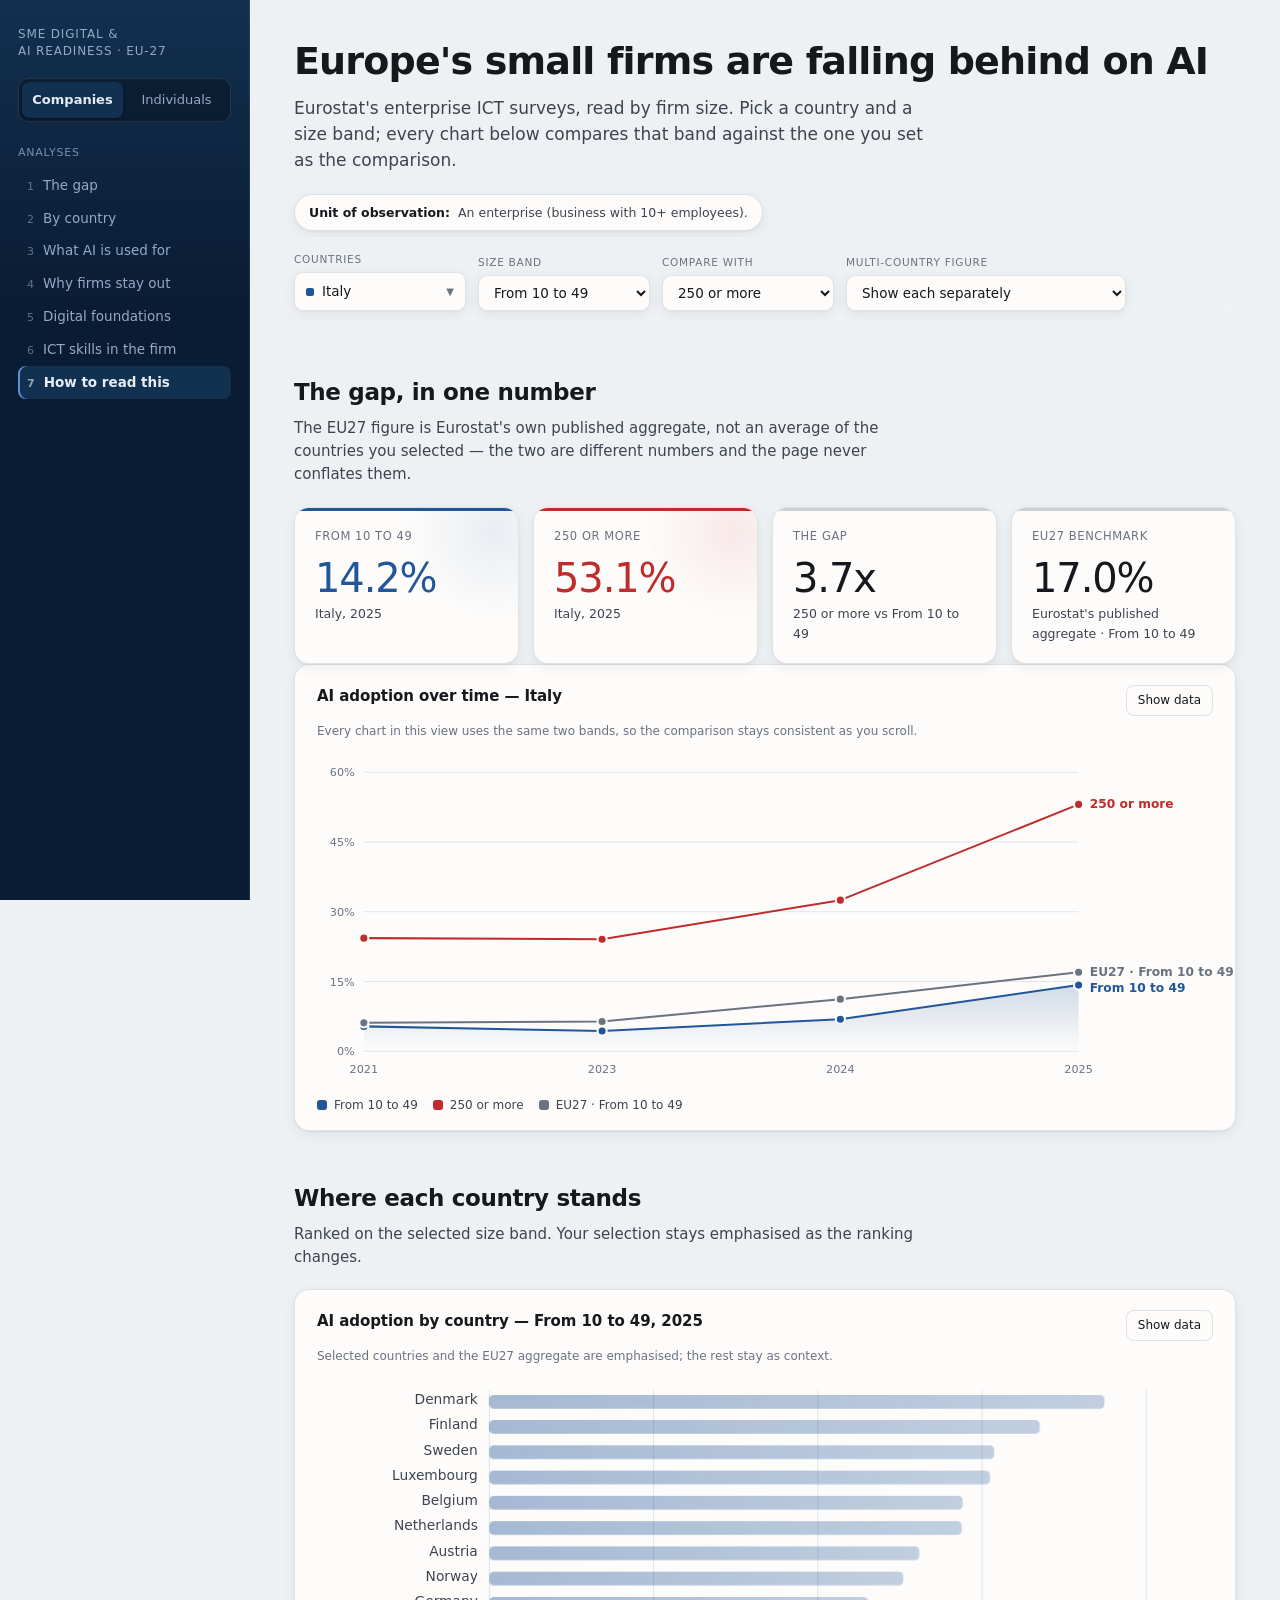
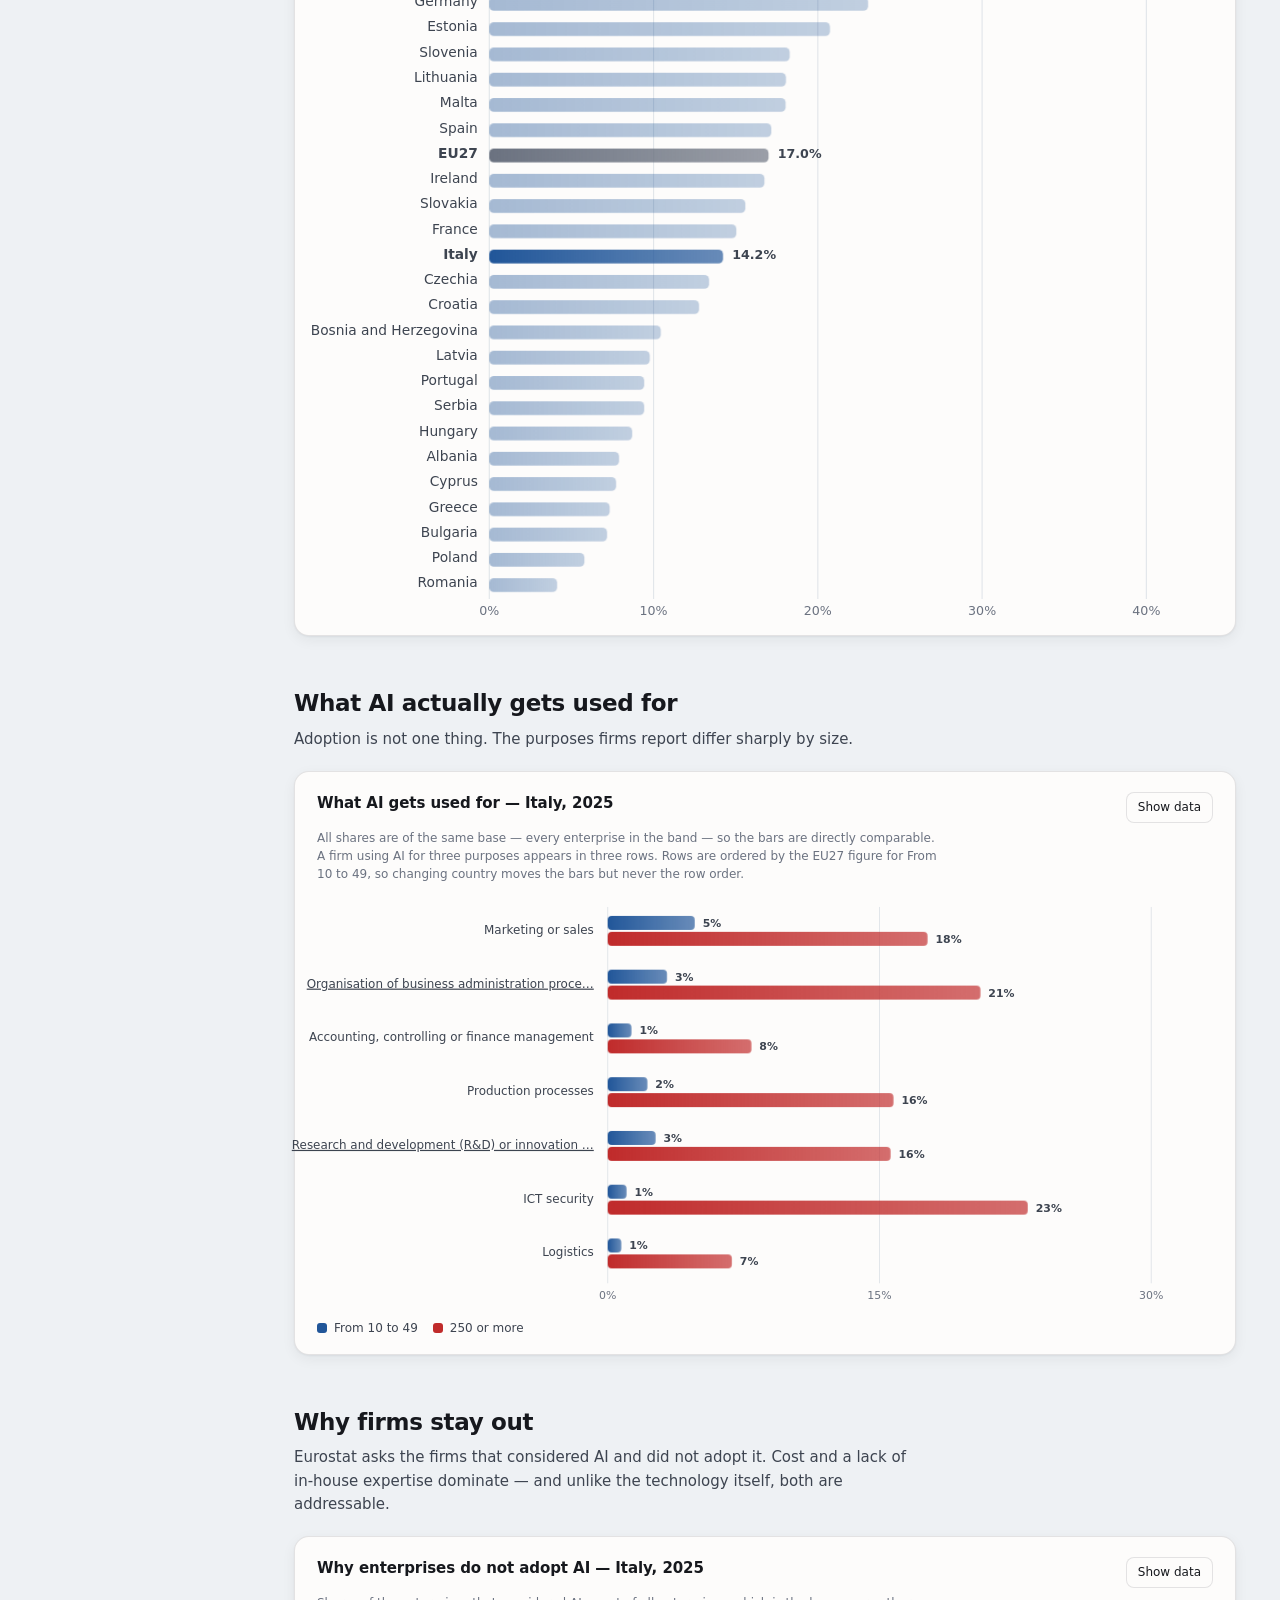
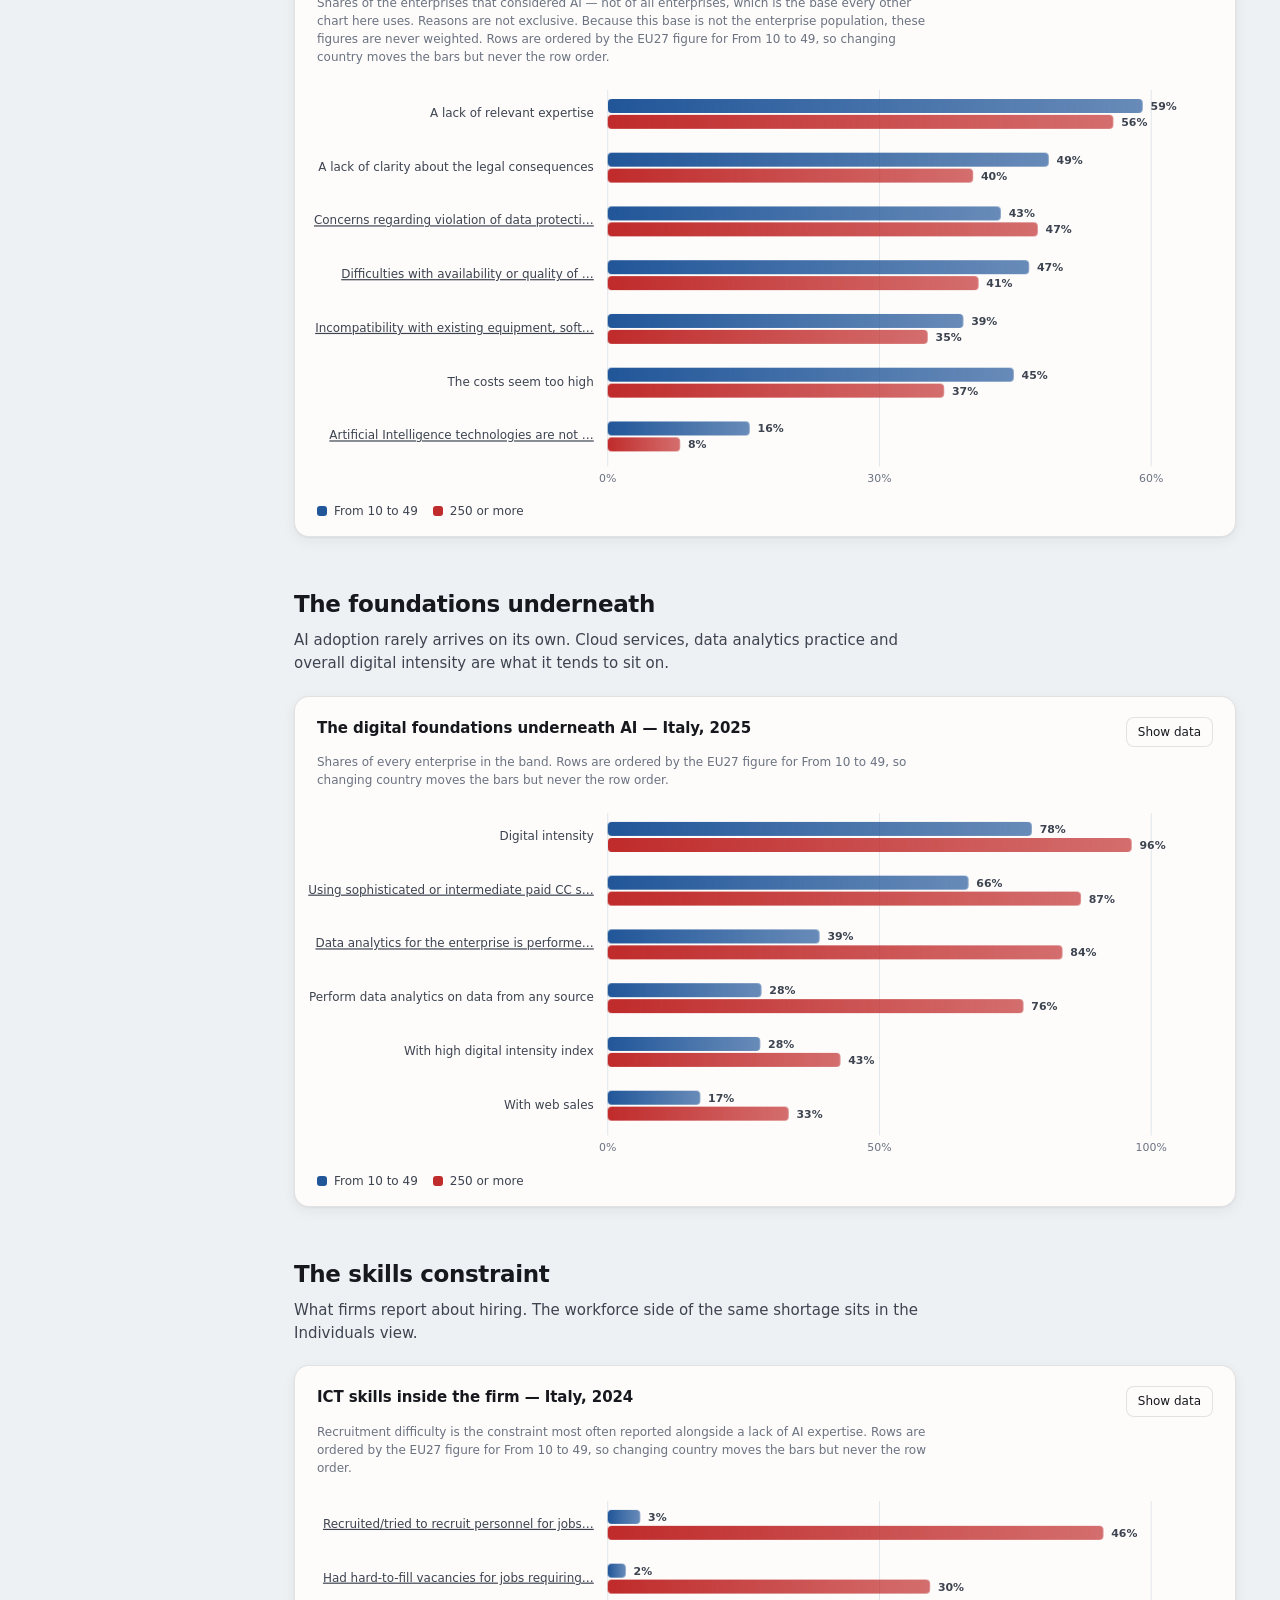
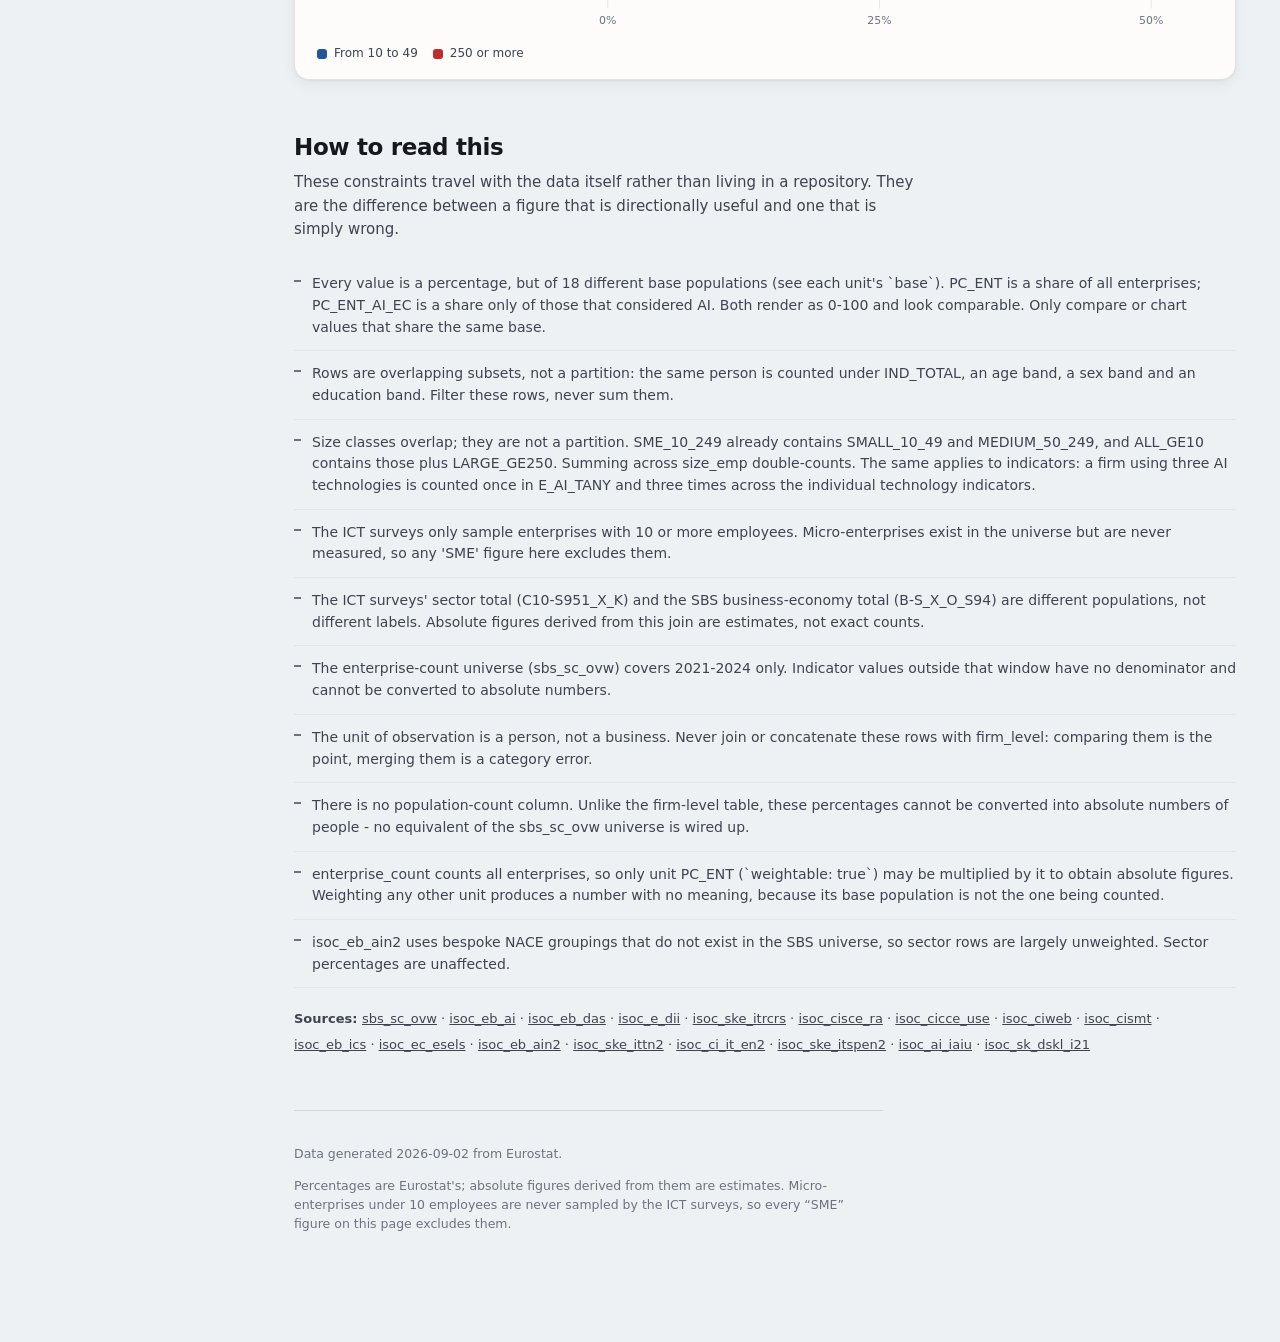
==== docs/index.html @ bf7a46c6 "Add static SME AI readiness portal and its page-ready export Adds the presentation layer that was st" ====
<!doctype html>
<html lang="en">
<head>
<meta charset="utf-8">
<meta name="viewport" content="width=device-width, initial-scale=1">
<title>The SME AI Gap</title>
<meta name="description" content="How far behind large enterprises Europe's small firms are on AI adoption — by country, size band and workforce, from Eurostat.">
<meta property="og:title" content="The SME AI Gap">
<meta property="og:description" content="Small firms adopt AI at a fraction of the rate large enterprises do. The gap, by country, from Eurostat.">
<meta property="og:type" content="website">
<link rel="stylesheet" href="style.css">
</head>
<body>

<p id="boot" class="loading">Loading data…</p>

<div class="shell" id="app" hidden>

  <aside class="sidebar">
    <div class="brand">SME Digital &amp;<br>AI Readiness · EU-27</div>

    <div class="viewswitch" id="viewswitch" role="tablist" aria-label="Unit of observation">
      <button type="button" role="tab" data-view="firm" aria-selected="true">Companies</button>
      <button type="button" role="tab" data-view="individual" aria-selected="false">Individuals</button>
    </div>

    <nav class="analyses" aria-label="Analyses">
      <p class="side-label">Analyses</p>
      <ol id="nav"></ol>
    </nav>
  </aside>

  <main>
    <header class="masthead">
      <h1 id="headline"></h1>
      <p class="standfirst" id="standfirst"></p>
      <p class="unit-banner" id="unit-banner"></p>
    </header>

    <div class="toolbar" id="toolbar">
      <div class="field">
        <label id="lbl-geo" for="dd-geo-button">Countries</label>
        <div class="dropdown" id="dd-geo"></div>
      </div>

      <div class="field" id="fld-primary">
        <label id="lbl-primary" for="primary-select">Size band</label>
        <select id="primary-select"></select>
      </div>

      <div class="field" id="fld-compare">
        <label for="compare-select">Compare with</label>
        <select id="compare-select"></select>
      </div>

      <div class="field">
        <label for="agg-select">Multi-country figure</label>
        <select id="agg-select">
          <option value="none">Show each separately</option>
          <option value="weighted">Weighted average (by enterprises)</option>
          <option value="unweighted">Unweighted country average</option>
        </select>
      </div>
    </div>

    <div id="sections"></div>

    <footer class="colophon">
      <p id="generated"></p>
      <p>
        Percentages are Eurostat's; absolute figures derived from them are estimates.
        Micro-enterprises under 10 employees are never sampled by the ICT surveys, so
        every &ldquo;SME&rdquo; figure on this page excludes them.
      </p>
    </footer>
  </main>

</div>

<script src="app.js"></script>
</body>
</html>
---- docs/style.css ----
/* Custom palette, not the dataviz reference set. Every categorical row and both
   ordinal ramps were run through scripts/validate_palette.js (in-browser module
   mode) against the exact surfaces below, on the adjacent pairlist that governs
   bars and lines. All gates pass in both modes:
     light  worst adjacent CVD dE 15.9 (deutan), normal-vision dE 24.5, all >= 3:1
     dark   worst adjacent CVD dE 15.1 (deutan), normal-vision dE 22.2, all >= 3:1

   Slot order is the CVD-safety mechanism, not decoration. Green cannot take
   slot 2: measured beside the red it fails outright (dE 3.4 deutan, against a
   target of 8), which is the classic red/green collapse. Teal is viable but
   only with violet between it and the red - hence blue, red, violet, teal.
   The surfaces are load-bearing: the light ordinal's lightest step clears the
   2:1 floor at 2.04:1 against #fdfcfb, so lightening that surface breaks it.
   Re-run the validator before changing any value here. */
:root {
  color-scheme: light;
  --plane:          #eef1f4;
  --surface:        #fdfcfb;
  --sunken:         #e5e9ee;
  --ink:            #16181d;
  --ink-2:          #3d4450;
  --ink-muted:      #6b7280;
  --grid:           #e2e6ea;
  --axis:           #c8cfd6;
  --border:         rgba(22, 24, 29, 0.11);
  --shadow-1:       0 1px 2px rgba(20, 27, 37, 0.05), 0 4px 14px rgba(20, 27, 37, 0.06);
  --shadow-2:       0 2px 6px rgba(20, 27, 37, 0.08), 0 16px 40px rgba(20, 27, 37, 0.13);
  /* The rail is a deep navy plane in both modes - the page's one constant,
     and the same hue family as series slot 1. */
  --rail:           #0a1c33;
  --rail-raised:    #12304f;
  --rail-ink:       #e6edf6;
  --rail-ink-2:     #93aac6;
  --rail-border:    rgba(255, 255, 255, 0.10);
  --rail-accent:    #5b93da;
  --series-1:       #215699;
  --series-2:       #c02b2b;
  --series-3:       #7c4dc7;
  --series-4:       #00897b;
  --ordinal-1:      #8bb2e0;
  --ordinal-2:      #6b9dd6;
  --ordinal-3:      #4a86c8;
  --ordinal-4:      #2f6cb0;
  --ordinal-5:      #215290;
  --ordinal-6:      #153c6b;
}

/* The dark column is the same four hues re-stepped for the dark surface and
   validated as its own set, not an automatic flip of the light values. */
@media (prefers-color-scheme: dark) {
  :root:where(:not([data-theme="light"])) {
    color-scheme: dark;
    --plane:      #0d1014;
    --surface:    #15191f;
    --sunken:     #10141a;
    --ink:        #ffffff;
    --ink-2:      #c2c9d2;
    --ink-muted:  #8b93a0;
    --grid:       #262c34;
    --axis:       #333a44;
    --border:     rgba(255, 255, 255, 0.10);
    --shadow-1:   0 1px 2px rgba(0, 0, 0, 0.44), 0 4px 14px rgba(0, 0, 0, 0.36);
    --shadow-2:   0 2px 6px rgba(0, 0, 0, 0.52), 0 16px 40px rgba(0, 0, 0, 0.48);
    --rail:       #071523;
    --rail-raised: #0f2540;
    --rail-ink:   #e6edf6;
    --rail-ink-2: #93aac6;
    --rail-border: rgba(255, 255, 255, 0.09);
  --rail-accent: #5b93da;
    --rail-accent: #5b93da;
    --series-1:   #5b93da;
    --series-2:   #e05c62;
    --series-3:   #8f77e0;
    --series-4:   #0ba98b;
    --ordinal-1:  #d9e6f6;
    --ordinal-2:  #b3cdec;
    --ordinal-3:  #8db4e1;
    --ordinal-4:  #6799d5;
    --ordinal-5:  #417ec6;
    --ordinal-6:  #2a63a8;
  }
}

:root[data-theme="dark"] {
  color-scheme: dark;
  --plane:      #0d1014;
  --surface:    #15191f;
  --sunken:     #10141a;
  --ink:        #ffffff;
  --ink-2:      #c2c9d2;
  --ink-muted:  #8b93a0;
  --grid:       #262c34;
  --axis:       #333a44;
  --border:     rgba(255, 255, 255, 0.10);
  --shadow-1:   0 1px 2px rgba(0, 0, 0, 0.44), 0 4px 14px rgba(0, 0, 0, 0.36);
  --shadow-2:   0 2px 6px rgba(0, 0, 0, 0.52), 0 16px 40px rgba(0, 0, 0, 0.48);
  --rail:       #071523;
  --rail-raised: #0f2540;
  --rail-ink:   #e6edf6;
  --rail-ink-2: #93aac6;
  --rail-border: rgba(255, 255, 255, 0.09);
  --rail-accent: #5b93da;
  --series-1:   #5b93da;
  --series-2:   #e05c62;
  --series-3:   #8f77e0;
  --series-4:   #0ba98b;
  --ordinal-1:  #d9e6f6;
  --ordinal-2:  #b3cdec;
  --ordinal-3:  #8db4e1;
  --ordinal-4:  #6799d5;
  --ordinal-5:  #417ec6;
  --ordinal-6:  #2a63a8;
}

* { box-sizing: border-box; }

body {
  margin: 0;
  background: var(--plane);
  color: var(--ink);
  font: 15px/1.55 system-ui, -apple-system, "Segoe UI", sans-serif;
  -webkit-font-smoothing: antialiased;
}

/* --- Shell -------------------------------------------------------------- */

.shell { display: flex; align-items: flex-start; }

.sidebar {
  position: sticky; top: 0; flex: 0 0 250px; width: 250px;
  height: 100vh; overflow-y: auto; padding: 26px 18px 32px;
  border-right: 1px solid var(--rail-border);
  background: linear-gradient(180deg, var(--rail-raised) 0%, var(--rail) 34%);
  color: var(--rail-ink); scrollbar-width: thin;
}

main { flex: 1 1 auto; min-width: 0; padding: 0 44px 96px; max-width: 1180px; }

@media (max-width: 940px) {
  .shell { flex-direction: column; }
  .sidebar {
    position: static; width: 100%; flex-basis: auto; height: auto;
    border-right: 0; border-bottom: 1px solid var(--border);
  }
  main { padding: 0 20px 72px; }
}

/* --- Sidebar ------------------------------------------------------------ */

.brand {
  font-size: 12px; letter-spacing: 0.07em; text-transform: uppercase;
  color: var(--rail-ink-2); margin-bottom: 18px; line-height: 1.4;
}

.viewswitch {
  display: grid; grid-template-columns: 1fr 1fr; gap: 3px; padding: 3px;
  background: rgba(0, 0, 0, 0.28); border: 1px solid var(--rail-border);
  border-radius: 10px; margin-bottom: 22px;
}
.viewswitch button {
  border: 0; background: none; border-radius: 7px; padding: 8px 4px;
  font: inherit; font-size: 13px; color: var(--rail-ink-2); cursor: pointer;
  transition: background 140ms ease, color 140ms ease;
}
.viewswitch button:hover { color: var(--rail-ink); }
.viewswitch button[aria-selected="true"] {
  background: var(--rail-raised); color: var(--rail-ink); font-weight: 600;
  box-shadow: 0 1px 3px rgba(0, 0, 0, 0.4);
}

.side-label {
  font-size: 11px; letter-spacing: 0.07em; text-transform: uppercase;
  color: var(--rail-ink-2); margin: 0 0 8px; opacity: 0.8;
}

nav.analyses ol { list-style: none; margin: 0; padding: 0; counter-reset: a; }
nav.analyses a {
  display: flex; gap: 9px; align-items: baseline;
  padding: 7px 9px; border-radius: 8px; text-decoration: none;
  color: var(--rail-ink-2); font-size: 13.5px; line-height: 1.35;
  transition: background 130ms ease, color 130ms ease;
}
nav.analyses a::before {
  counter-increment: a; content: counter(a);
  font-size: 11px; opacity: 0.6; font-variant-numeric: tabular-nums;
}
nav.analyses a:hover { background: rgba(255, 255, 255, 0.06); color: var(--rail-ink); }
nav.analyses a[aria-current="true"] {
  background: var(--rail-raised); color: var(--rail-ink); font-weight: 600;
  box-shadow: inset 2px 0 0 var(--rail-accent);
}

/* --- Toolbar (filters live at the top of the content, not the rail) ------ */

.toolbar {
  position: sticky; top: 0; z-index: 30;
  display: flex; flex-wrap: wrap; gap: 12px; align-items: flex-end;
  padding: 14px 0 14px; margin-bottom: 4px;
  background: linear-gradient(var(--plane) 76%, transparent);
  backdrop-filter: blur(6px);
}
.field { display: flex; flex-direction: column; gap: 5px; min-width: 0; }
.field > label {
  font-size: 10.5px; letter-spacing: 0.07em; text-transform: uppercase;
  color: var(--ink-muted);
}
.field select, .dd-button {
  font: inherit; font-size: 13.5px; color: var(--ink);
  background: var(--surface); border: 1px solid var(--border);
  border-radius: 9px; padding: 8px 11px; min-width: 172px;
  box-shadow: var(--shadow-1); cursor: pointer;
  transition: border-color 130ms ease, box-shadow 130ms ease;
}
.field select:hover, .dd-button:hover { border-color: var(--axis); }
.field select:focus-visible, .dd-button:focus-visible {
  outline: 2px solid var(--series-1); outline-offset: 1px;
}

/* --- Multi-select dropdown ---------------------------------------------- */

.dropdown { position: relative; }
.dd-button { display: flex; align-items: center; gap: 8px; width: 100%; text-align: left; }
.dd-button .dd-value { flex: 1 1 auto; overflow: hidden; text-overflow: ellipsis; white-space: nowrap; }
.dd-button .dd-caret { color: var(--ink-muted); font-size: 10px; flex: none; }
.dd-dots { display: inline-flex; gap: 3px; flex: none; }
.dd-dots i { width: 8px; height: 8px; border-radius: 2px; display: block; }

.dd-panel {
  position: absolute; top: calc(100% + 6px); left: 0; z-index: 40;
  width: 292px; max-height: 336px; display: flex; flex-direction: column;
  background: var(--surface); border: 1px solid var(--border);
  border-radius: 12px; box-shadow: var(--shadow-2); overflow: hidden;
}
.dd-panel[hidden] { display: none; }
.dd-search {
  font: inherit; font-size: 13px; color: var(--ink); background: var(--plane);
  border: 0; border-bottom: 1px solid var(--border); padding: 10px 12px; width: 100%;
}
.dd-search:focus { outline: none; }
.dd-list { overflow-y: auto; padding: 6px; scrollbar-width: thin; }
.dd-option {
  display: flex; align-items: center; gap: 9px; width: 100%;
  padding: 7px 9px; border: 0; border-radius: 8px; background: none;
  font: inherit; font-size: 13.5px; color: var(--ink-2); cursor: pointer; text-align: left;
}
.dd-option:hover { background: var(--sunken); color: var(--ink); }
.dd-option[aria-selected="true"] { color: var(--ink); font-weight: 600; }
.dd-box {
  width: 15px; height: 15px; border-radius: 4px; flex: none;
  border: 1.5px solid var(--axis); display: grid; place-items: center;
  font-size: 10px; color: #fff;
}
.dd-option[aria-selected="true"] .dd-box {
  background: currentColor; border-color: currentColor;
}
.dd-option[aria-selected="true"] .dd-box::after { content: "✓"; color: var(--surface); font-weight: 700; }
.dd-foot {
  border-top: 1px solid var(--border); padding: 8px 12px;
  font-size: 11px; color: var(--ink-muted);
}

/* --- Masthead ----------------------------------------------------------- */

header.masthead { padding: 40px 0 6px; }
h1 {
  font-size: clamp(27px, 3.4vw, 38px); line-height: 1.12;
  margin: 0 0 12px; letter-spacing: -0.022em;
}
.standfirst { font-size: 17px; color: var(--ink-2); max-width: 60ch; margin: 0; }

.unit-banner {
  display: inline-flex; align-items: center; gap: 8px;
  margin: 20px 0 0; padding: 8px 14px;
  background: var(--surface); border: 1px solid var(--border);
  border-radius: 999px; font-size: 12.5px; color: var(--ink-2);
  box-shadow: var(--shadow-1);
}
.unit-banner strong { color: var(--ink); font-weight: 600; }

/* --- Sections ----------------------------------------------------------- */

section { margin: 50px 0 0; scroll-margin-top: 86px; }
section > h2 { font-size: 23px; letter-spacing: -0.015em; margin: 0 0 6px; }
section > .deck { color: var(--ink-2); margin: 0 0 20px; max-width: 66ch; }

.card {
  background: var(--surface); border: 1px solid var(--border);
  border-radius: 15px; padding: 20px 22px 16px; box-shadow: var(--shadow-1);
  transition: box-shadow 180ms ease;
}
.card:hover { box-shadow: var(--shadow-2); }
.card + .card { margin-top: 16px; }
.card-head { display: flex; justify-content: space-between; align-items: flex-start; gap: 16px; }
.card-title { font-size: 15px; font-weight: 600; margin: 0; letter-spacing: -0.005em; }
.card-note { font-size: 12px; color: var(--ink-muted); margin: 6px 0 16px; max-width: 82ch; line-height: 1.5; }
.card-warn {
  margin: 0 0 14px; padding: 9px 12px; border-radius: 9px;
  background: var(--sunken); border: 1px solid var(--border);
  font-size: 12px; color: var(--ink-2);
}

/* --- Stat tiles --------------------------------------------------------- */

.tiles { display: grid; grid-template-columns: repeat(auto-fit, minmax(190px, 1fr)); gap: 14px; }
.tile {
  position: relative; overflow: hidden;
  background: var(--surface); border: 1px solid var(--border);
  border-radius: 15px; padding: 20px; box-shadow: var(--shadow-1);
  transition: transform 180ms ease, box-shadow 180ms ease;
}
.tile:hover { transform: translateY(-2px); box-shadow: var(--shadow-2); }
/* A colour wash keyed to the series the tile reports, so the tiles and the
   charts below them read as one system rather than four grey boxes. */
.tile::before {
  content: ""; position: absolute; inset: 0 0 auto; height: 3px;
  background: var(--tile-accent, var(--axis));
}
.tile::after {
  content: ""; position: absolute; right: -60px; top: -60px;
  width: 168px; height: 168px; border-radius: 50%;
  background: radial-gradient(circle, var(--tile-accent, transparent) 0%, transparent 74%);
  opacity: 0.09; pointer-events: none;
}
.tile .k { font-size: 11.5px; letter-spacing: 0.05em; text-transform: uppercase; color: var(--ink-muted); }
.tile .v { font-size: 40px; line-height: 1.05; margin: 12px 0 5px; letter-spacing: -0.028em; }
.tile .sub { font-size: 12.5px; color: var(--ink-2); }
.tile.accent .v { color: var(--series-1); }
.tile.compare .v { color: var(--series-2); }

/* --- Chart chrome ------------------------------------------------------- */

.chart svg { display: block; width: 100%; height: auto; overflow: visible; }
.grid-line { stroke: var(--grid); stroke-width: 1; }
.axis-line { stroke: var(--axis); stroke-width: 1; }
.tick-label { fill: var(--ink-muted); font-size: 11px; }
.cat-label { fill: var(--ink-2); font-size: 12px; }
/* A clipped name is still fully readable on hover; the dotted rule says so
   without a cursor, which no screenshot ever shows. */
.cat-label.clipped {
  cursor: help;
  text-decoration: underline dotted var(--axis);
  text-underline-offset: 3px;
}
.cat-label.clipped:hover { fill: var(--ink); text-decoration-color: var(--ink-muted); }
.value-label { fill: var(--ink-2); font-size: 11px; font-weight: 600; font-variant-numeric: tabular-nums; }
.series-label { font-size: 12px; font-weight: 600; }

/* Bars grow from their baseline on first paint. transform-box makes the SVG
   rect honour a percentage transform-origin.

   Deliberately short and barely staggered: this page is built to be
   screenshotted, and a long entrance means a capture taken a moment too early
   shows half-drawn bars. Set both durations to 0s to disable entirely. */
@keyframes barGrowX { from { transform: scaleX(0); } to { transform: scaleX(1); } }
@keyframes barGrowY { from { transform: scaleY(0); } to { transform: scaleY(1); } }
.bar-x { transform-box: fill-box; transform-origin: left center; animation: barGrowX 300ms cubic-bezier(0.22, 1, 0.36, 1) both; }
.bar-y { transform-box: fill-box; transform-origin: center bottom; animation: barGrowY 300ms cubic-bezier(0.22, 1, 0.36, 1) both; }

.mark { transition: opacity 120ms ease; }
.chart svg:hover .mark { opacity: 0.5; }
.chart svg .mark:hover { opacity: 1; }

@media (prefers-reduced-motion: reduce) {
  .bar-x, .bar-y { animation: none; }
  .tile, .card { transition: none; }
}

.legend { display: flex; flex-wrap: wrap; gap: 15px; margin: 14px 0 0; padding: 0; list-style: none; }
.legend li { display: flex; align-items: center; gap: 7px; font-size: 12px; color: var(--ink-2); }
.legend .swatch { width: 10px; height: 10px; border-radius: 3px; }

.tooltip {
  position: fixed; z-index: 60; pointer-events: none; opacity: 0;
  transition: opacity 90ms ease; max-width: 300px;
  background: var(--surface); color: var(--ink);
  border: 1px solid var(--border); border-radius: 11px;
  padding: 11px 13px; font-size: 12px; line-height: 1.45;
  box-shadow: var(--shadow-2);
}
.tooltip .tt-title { font-weight: 600; margin-bottom: 6px; }
.tooltip .tt-row { display: flex; align-items: center; gap: 7px; }
.tooltip .tt-row .swatch { width: 8px; height: 8px; border-radius: 2px; flex: none; }
.tooltip .tt-base { color: var(--ink-muted); margin-top: 7px; font-size: 11px; }

/* --- Data table (the accessibility relief for low-contrast slots) -------- */

.table-toggle {
  font: inherit; font-size: 12px; padding: 5px 11px; flex: none; cursor: pointer;
  color: var(--ink); background: var(--surface);
  border: 1px solid var(--border); border-radius: 8px;
}
.table-toggle:hover { border-color: var(--axis); }
table.data { width: 100%; border-collapse: collapse; margin-top: 16px; font-size: 13px; }
table.data th, table.data td { text-align: left; padding: 7px 10px; border-bottom: 1px solid var(--grid); }
table.data td.num { text-align: right; font-variant-numeric: tabular-nums; }
table.data th {
  color: var(--ink-muted); font-weight: 600; font-size: 11px;
  text-transform: uppercase; letter-spacing: 0.05em;
}

/* --- Methodology -------------------------------------------------------- */

.caveats { margin: 0; padding: 0; list-style: none; }
.caveats li {
  padding: 12px 0 12px 18px; border-bottom: 1px solid var(--grid);
  color: var(--ink-2); position: relative; font-size: 14px;
}
.caveats li::before {
  content: ""; position: absolute; left: 0; top: 19px;
  width: 7px; height: 2px; background: var(--ink-muted);
}
.sources { font-size: 13px; color: var(--ink-2); margin-top: 18px; line-height: 2; }
.sources a { color: inherit; }
footer.colophon {
  border-top: 1px solid var(--border); margin-top: 52px; padding-top: 20px;
  color: var(--ink-muted); font-size: 12.5px; max-width: 74ch;
}

.loading { padding: 60px 44px; color: var(--ink-muted); }
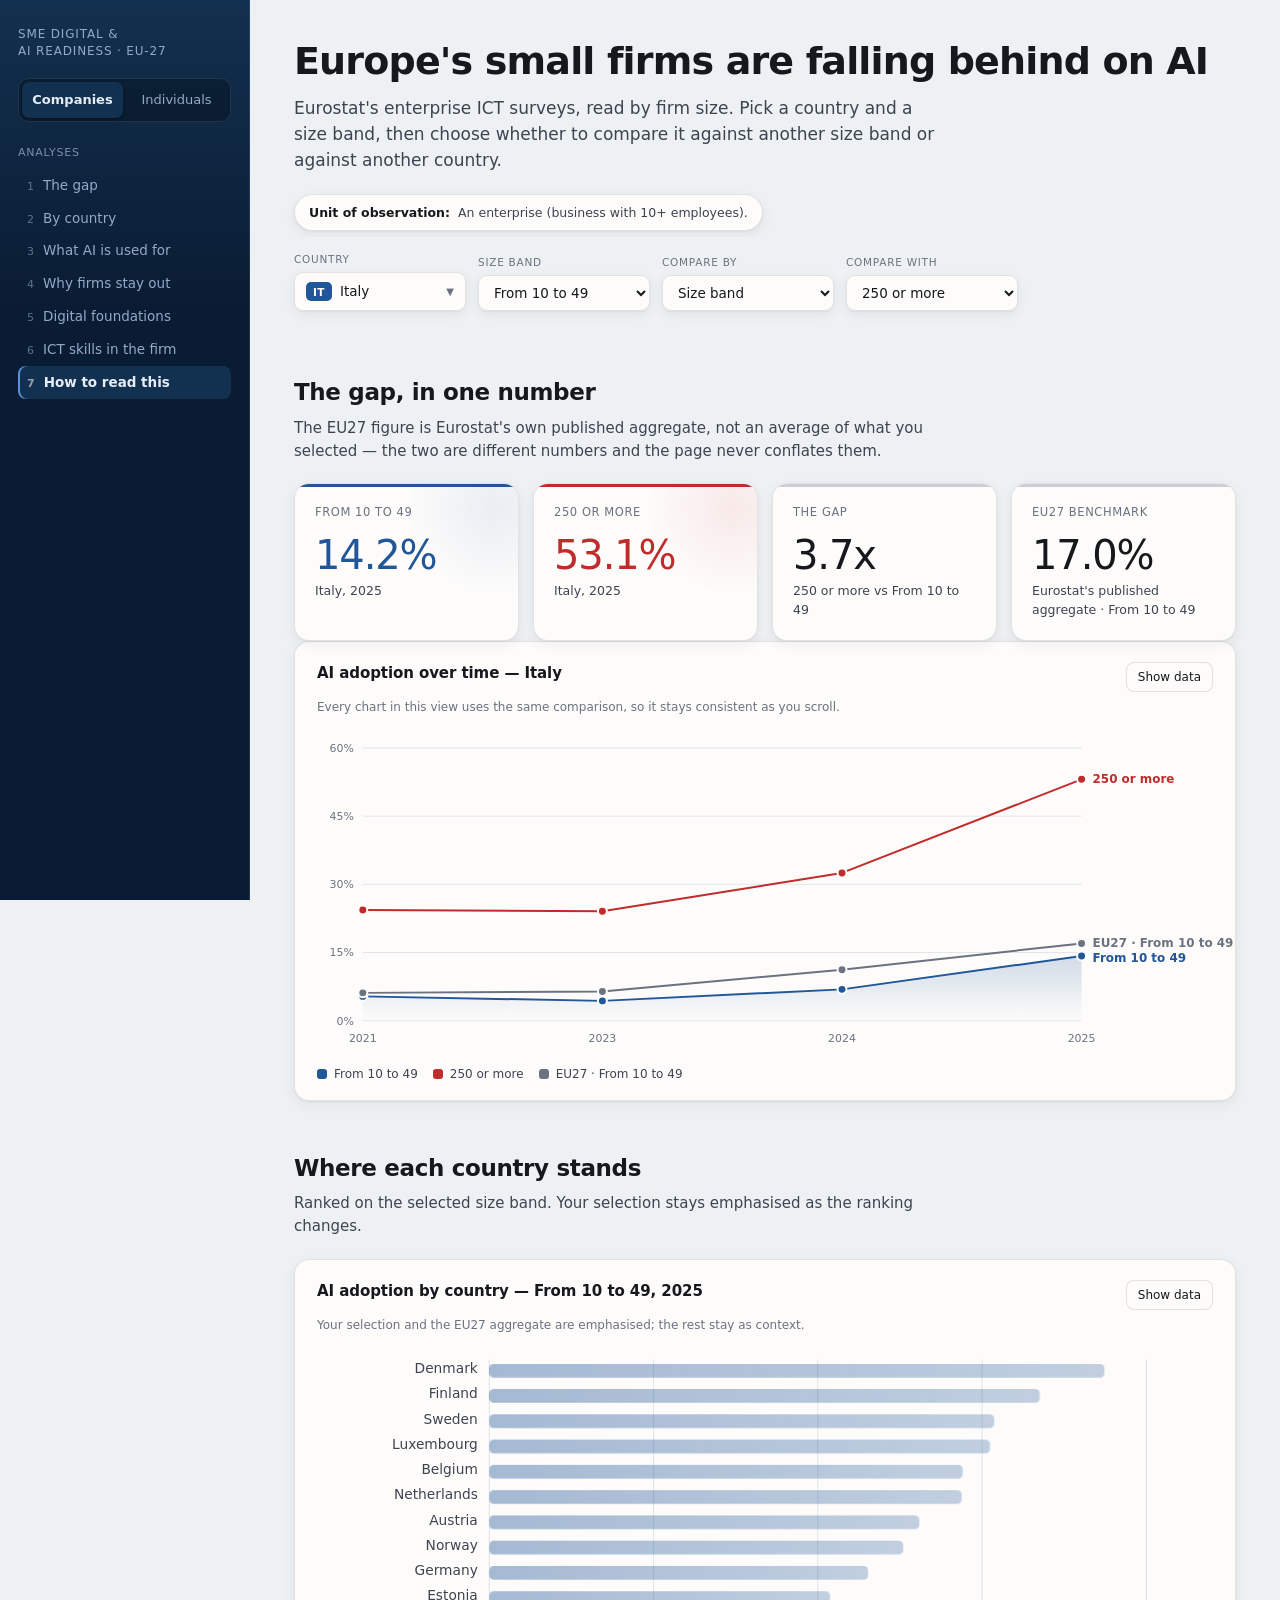
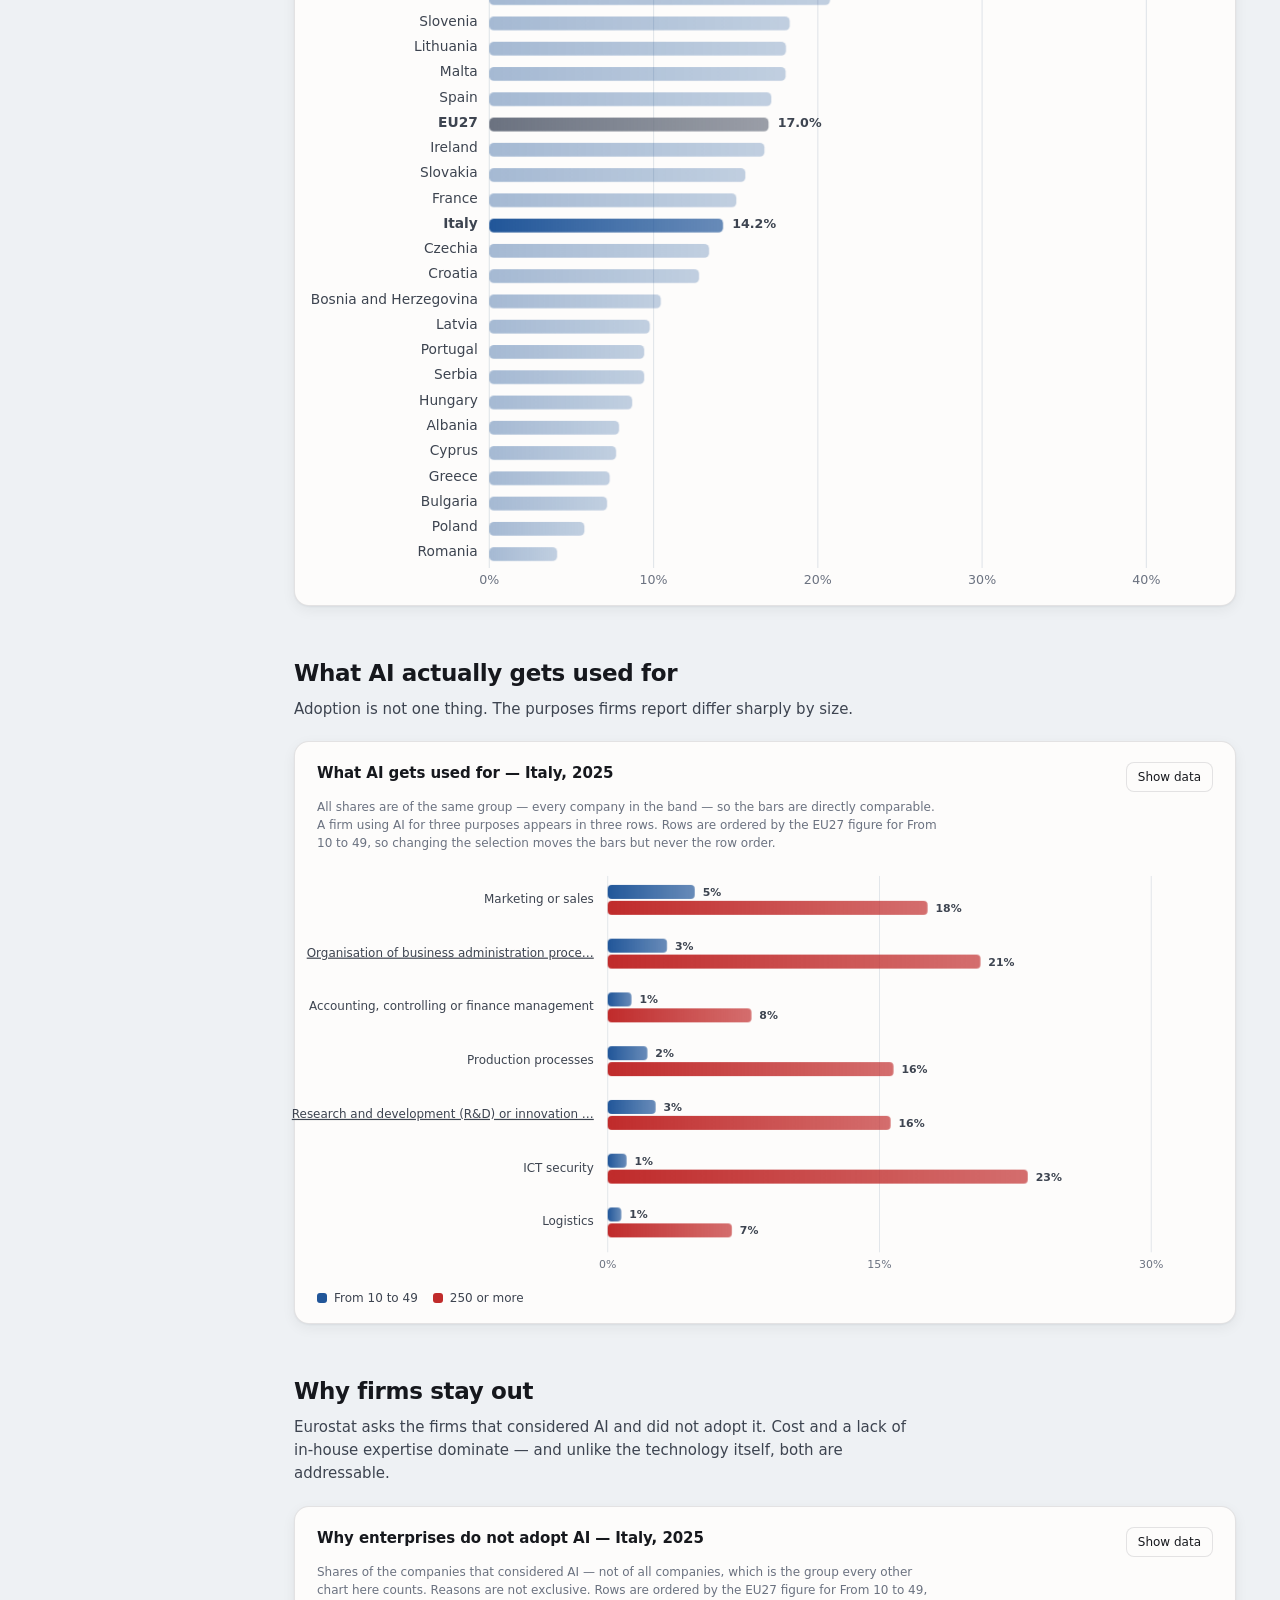
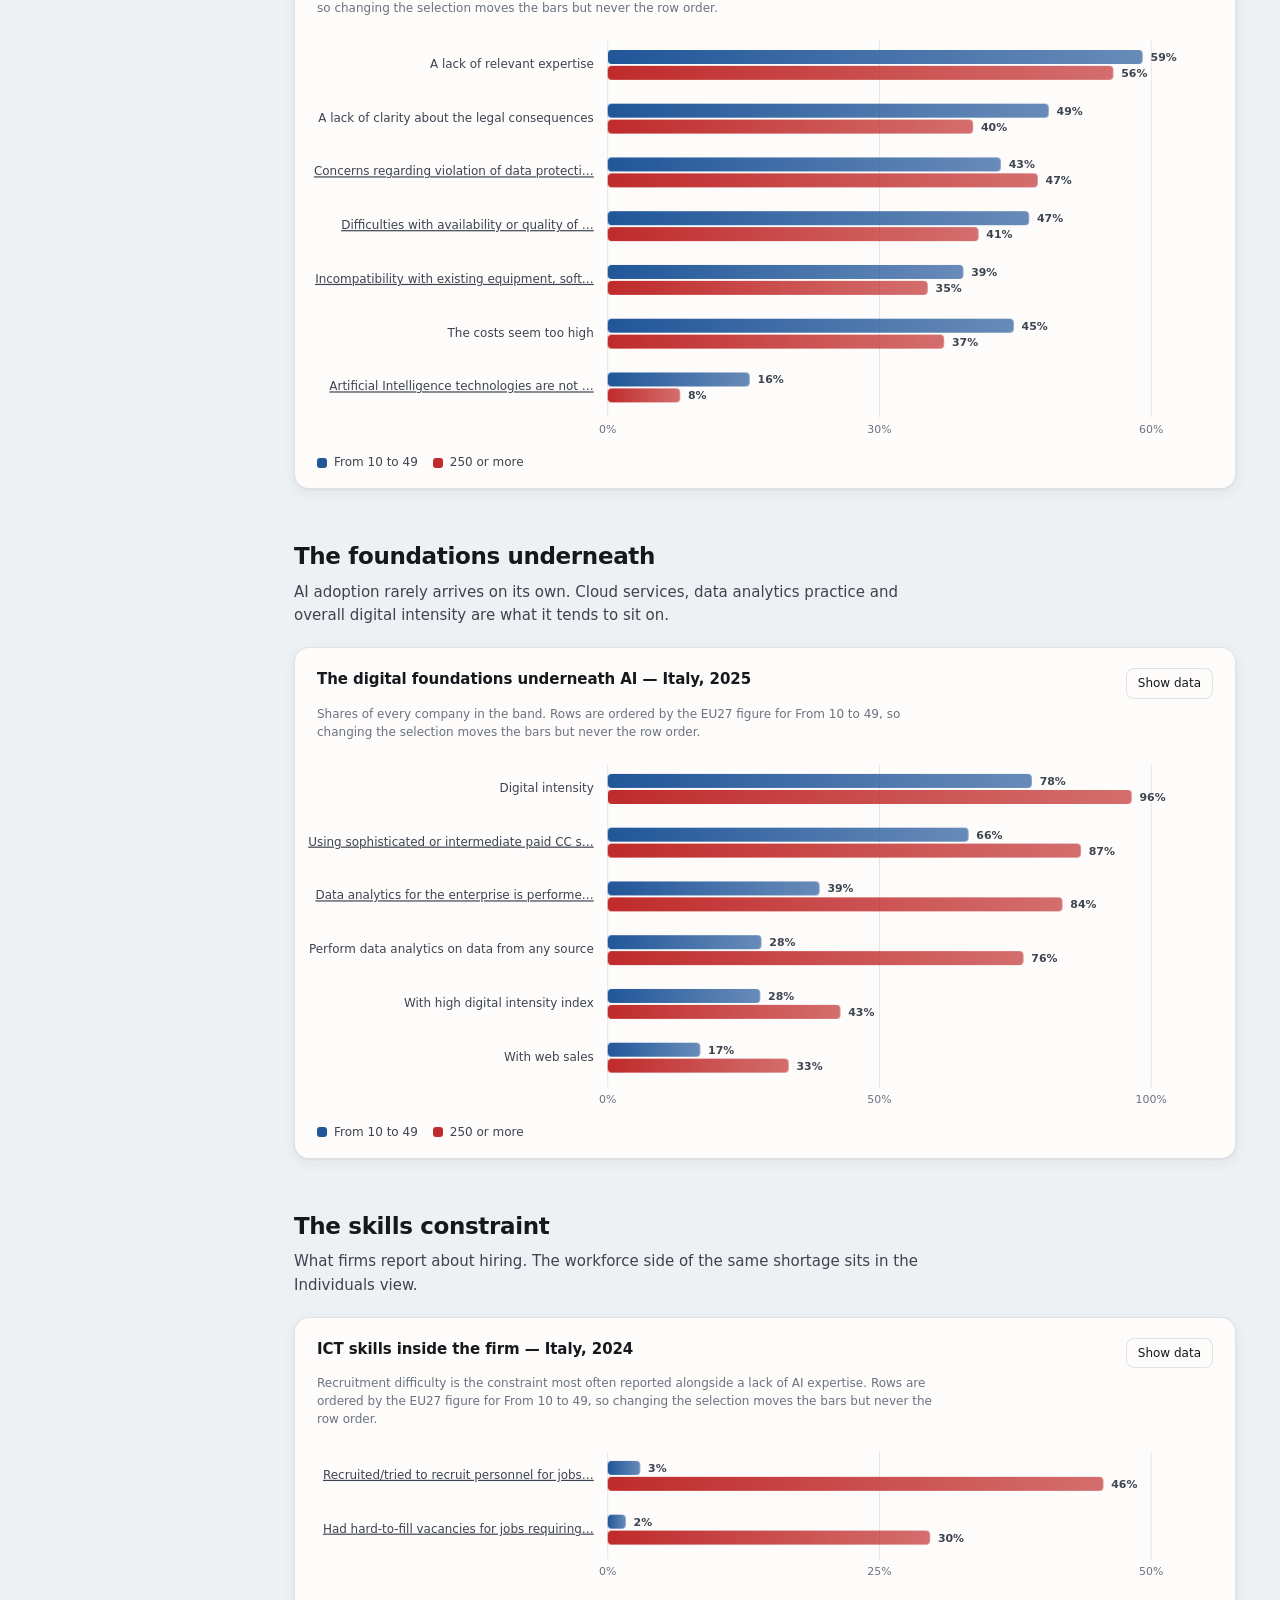
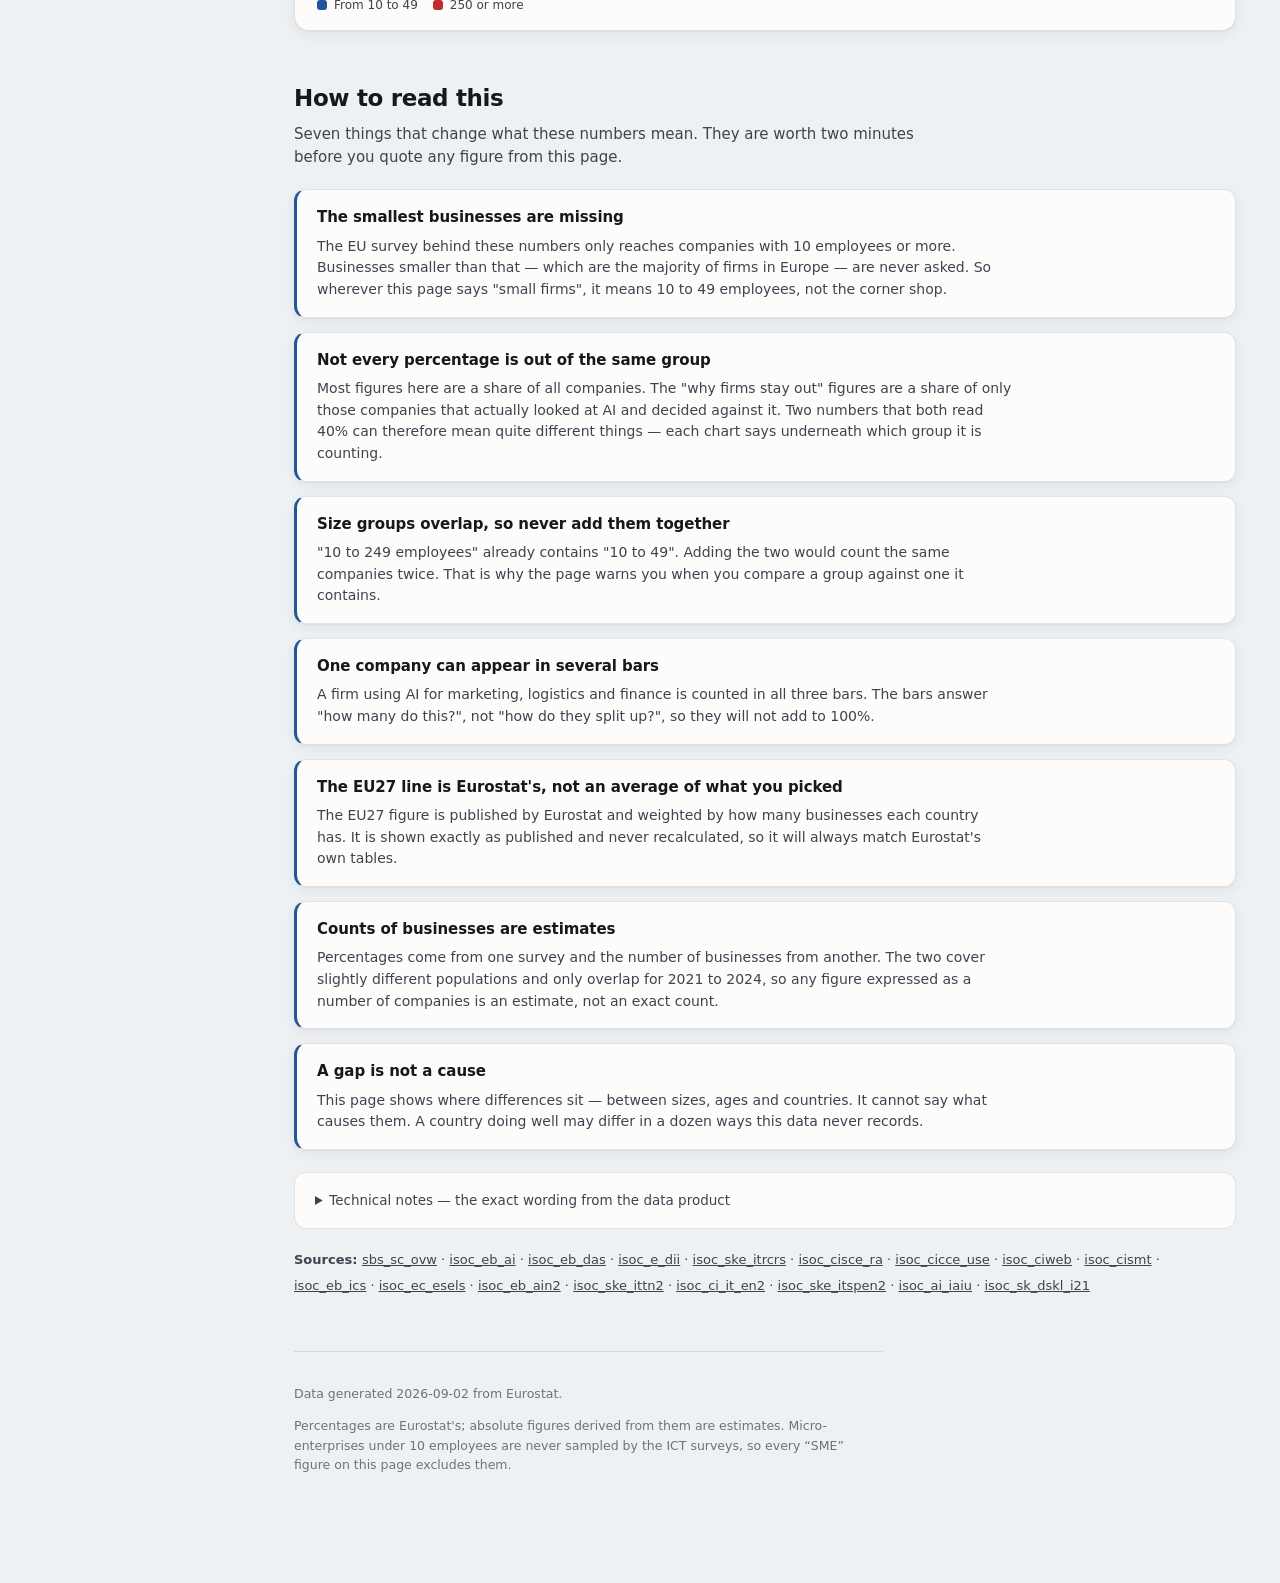
==== commit ddfb5017: "Single country selection, two-step comparison, plain-language notes Controls - Country is now a sing" ====
--- a/docs/index.html
+++ b/docs/index.html
@@ -39,7 +39,7 @@
 
     <div class="toolbar" id="toolbar">
       <div class="field">
-        <label id="lbl-geo" for="dd-geo-button">Countries</label>
+        <label id="lbl-geo" for="dd-geo-button">Country</label>
         <div class="dropdown" id="dd-geo"></div>
       </div>
 
@@ -48,18 +48,17 @@
         <select id="primary-select"></select>
       </div>
 
-      <div class="field" id="fld-compare">
-        <label for="compare-select">Compare with</label>
-        <select id="compare-select"></select>
+      <div class="field">
+        <label for="compare-mode">Compare by</label>
+        <select id="compare-mode">
+          <option value="band" id="opt-mode-band">Size band</option>
+          <option value="geo">Country</option>
+        </select>
       </div>
 
       <div class="field">
-        <label for="agg-select">Multi-country figure</label>
-        <select id="agg-select">
-          <option value="none">Show each separately</option>
-          <option value="weighted">Weighted average (by enterprises)</option>
-          <option value="unweighted">Unweighted country average</option>
-        </select>
+        <label for="compare-select" id="lbl-compare">Compare with</label>
+        <select id="compare-select"></select>
       </div>
     </div>
 
--- a/docs/style.css
+++ b/docs/style.css
@@ -244,20 +244,20 @@
   font: inherit; font-size: 13.5px; color: var(--ink-2); cursor: pointer; text-align: left;
 }
 .dd-option:hover { background: var(--sunken); color: var(--ink); }
-.dd-option[aria-selected="true"] { color: var(--ink); font-weight: 600; }
-.dd-box {
-  width: 15px; height: 15px; border-radius: 4px; flex: none;
-  border: 1.5px solid var(--axis); display: grid; place-items: center;
-  font-size: 10px; color: #fff;
-}
-.dd-option[aria-selected="true"] .dd-box {
-  background: currentColor; border-color: currentColor;
-}
-.dd-option[aria-selected="true"] .dd-box::after { content: "✓"; color: var(--surface); font-weight: 700; }
-.dd-foot {
-  border-top: 1px solid var(--border); padding: 8px 12px;
-  font-size: 11px; color: var(--ink-muted);
-}
+.dd-option[aria-selected="true"] { color: var(--ink); font-weight: 600; background: var(--sunken); }
+.dd-check { margin-left: auto; color: var(--series-1); font-weight: 700; }
+
+/* A country code, not a flag emoji: Windows ships no flag glyphs, so an emoji
+   flag degrades there to the bare letter pair anyway. The badge renders the
+   same on every platform and carries the series colour with it. */
+.geo-badge {
+  flex: none; display: inline-grid; place-items: center;
+  min-width: 26px; height: 19px; padding: 0 5px;
+  border-radius: 5px; background: var(--series-1); color: #fff;
+  font-size: 10.5px; font-weight: 700; letter-spacing: 0.04em;
+}
+.dd-option .geo-badge { background: var(--ink-muted); }
+.dd-option[aria-selected="true"] .geo-badge { background: var(--series-1); }
 
 /* --- Masthead ----------------------------------------------------------- */
 
@@ -417,3 +417,26 @@
 }
 
 .loading { padding: 60px 44px; color: var(--ink-muted); }
+
+/* --- Plain-language notes ----------------------------------------------- */
+
+.notes { display: grid; gap: 14px; }
+.note {
+  background: var(--surface); border: 1px solid var(--border);
+  border-left: 3px solid var(--series-1);
+  border-radius: 12px; padding: 16px 20px; box-shadow: var(--shadow-1);
+}
+.note h3 { margin: 0 0 6px; font-size: 15px; letter-spacing: -0.005em; }
+.note p { margin: 0; color: var(--ink-2); font-size: 14px; max-width: 78ch; }
+
+details.technical {
+  margin-top: 22px; background: var(--surface);
+  border: 1px solid var(--border); border-radius: 12px; padding: 4px 20px;
+}
+details.technical summary {
+  cursor: pointer; padding: 13px 0; font-size: 13.5px; color: var(--ink-2);
+}
+details.technical summary:hover { color: var(--ink); }
+details.technical[open] summary { border-bottom: 1px solid var(--grid); margin-bottom: 6px; }
+details.technical .caveats li { font-size: 13px; }
+details.technical .caveats li:last-child { border-bottom: 0; }
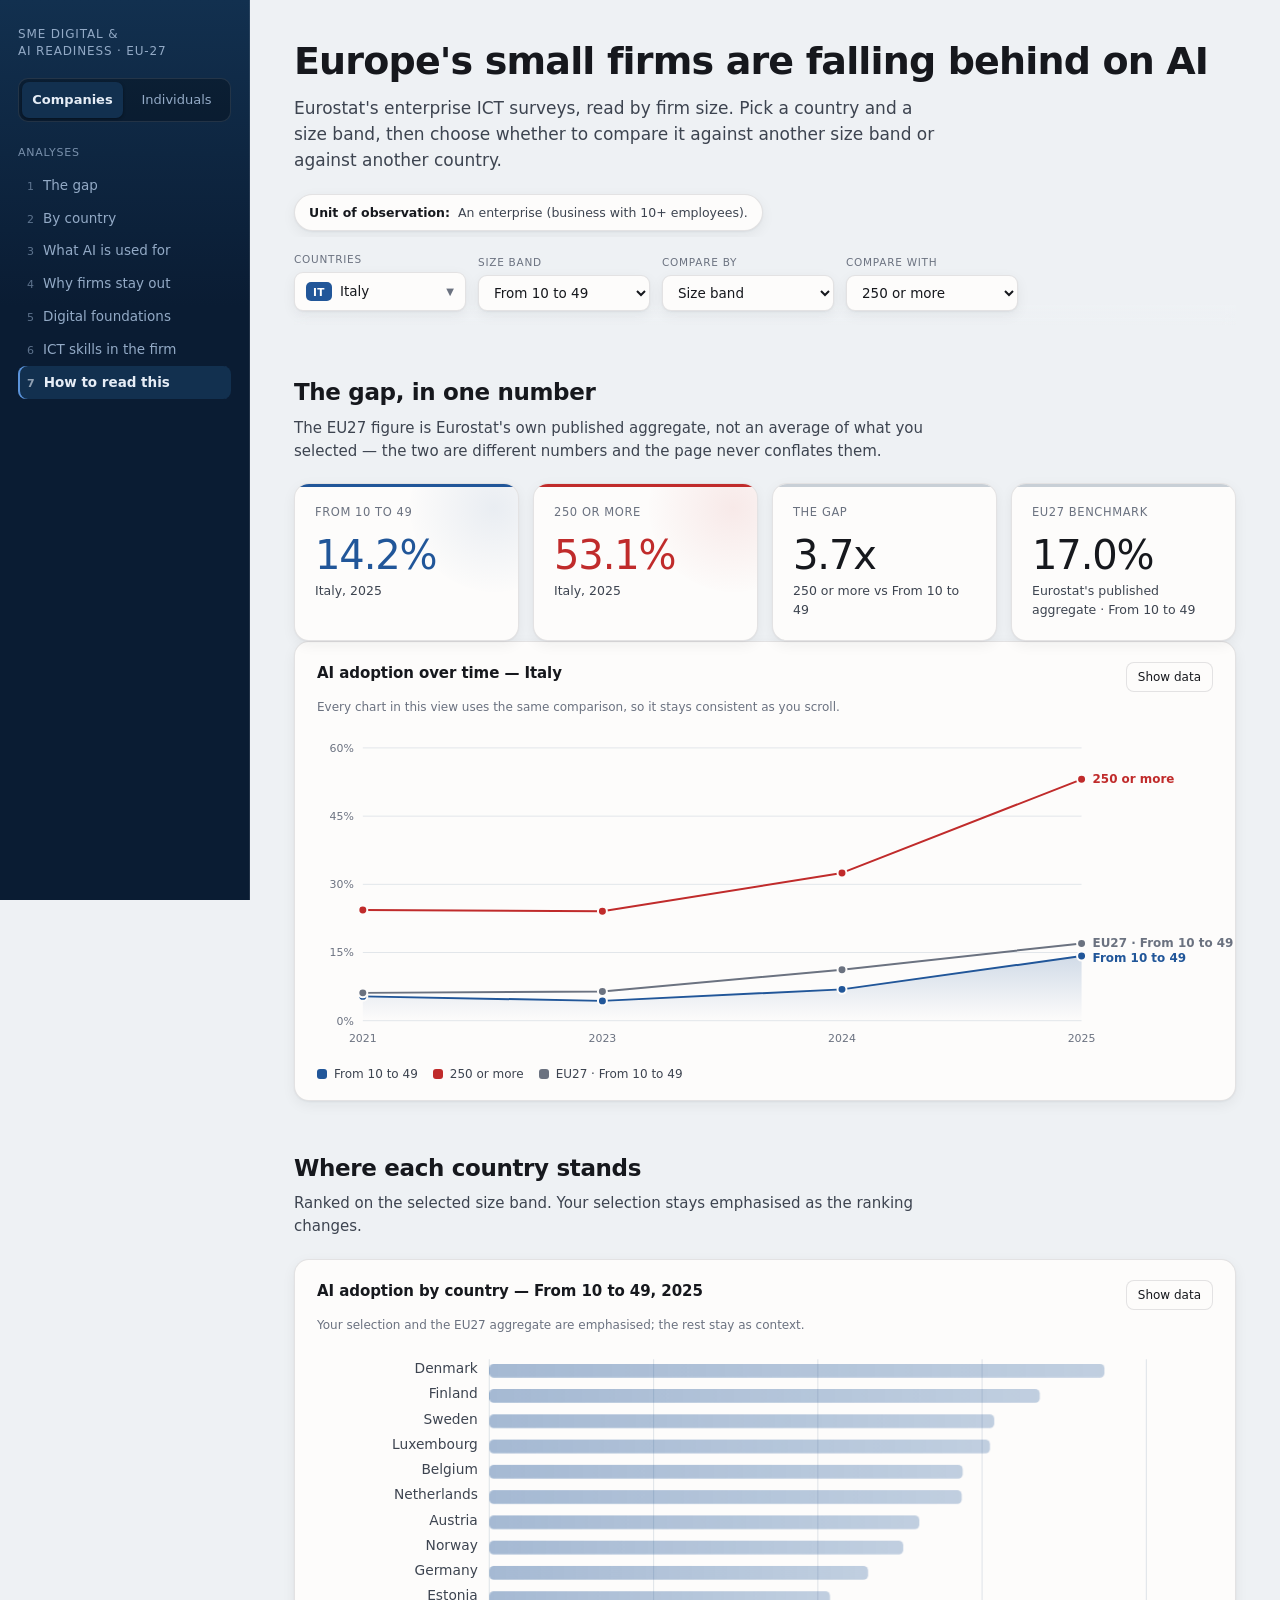
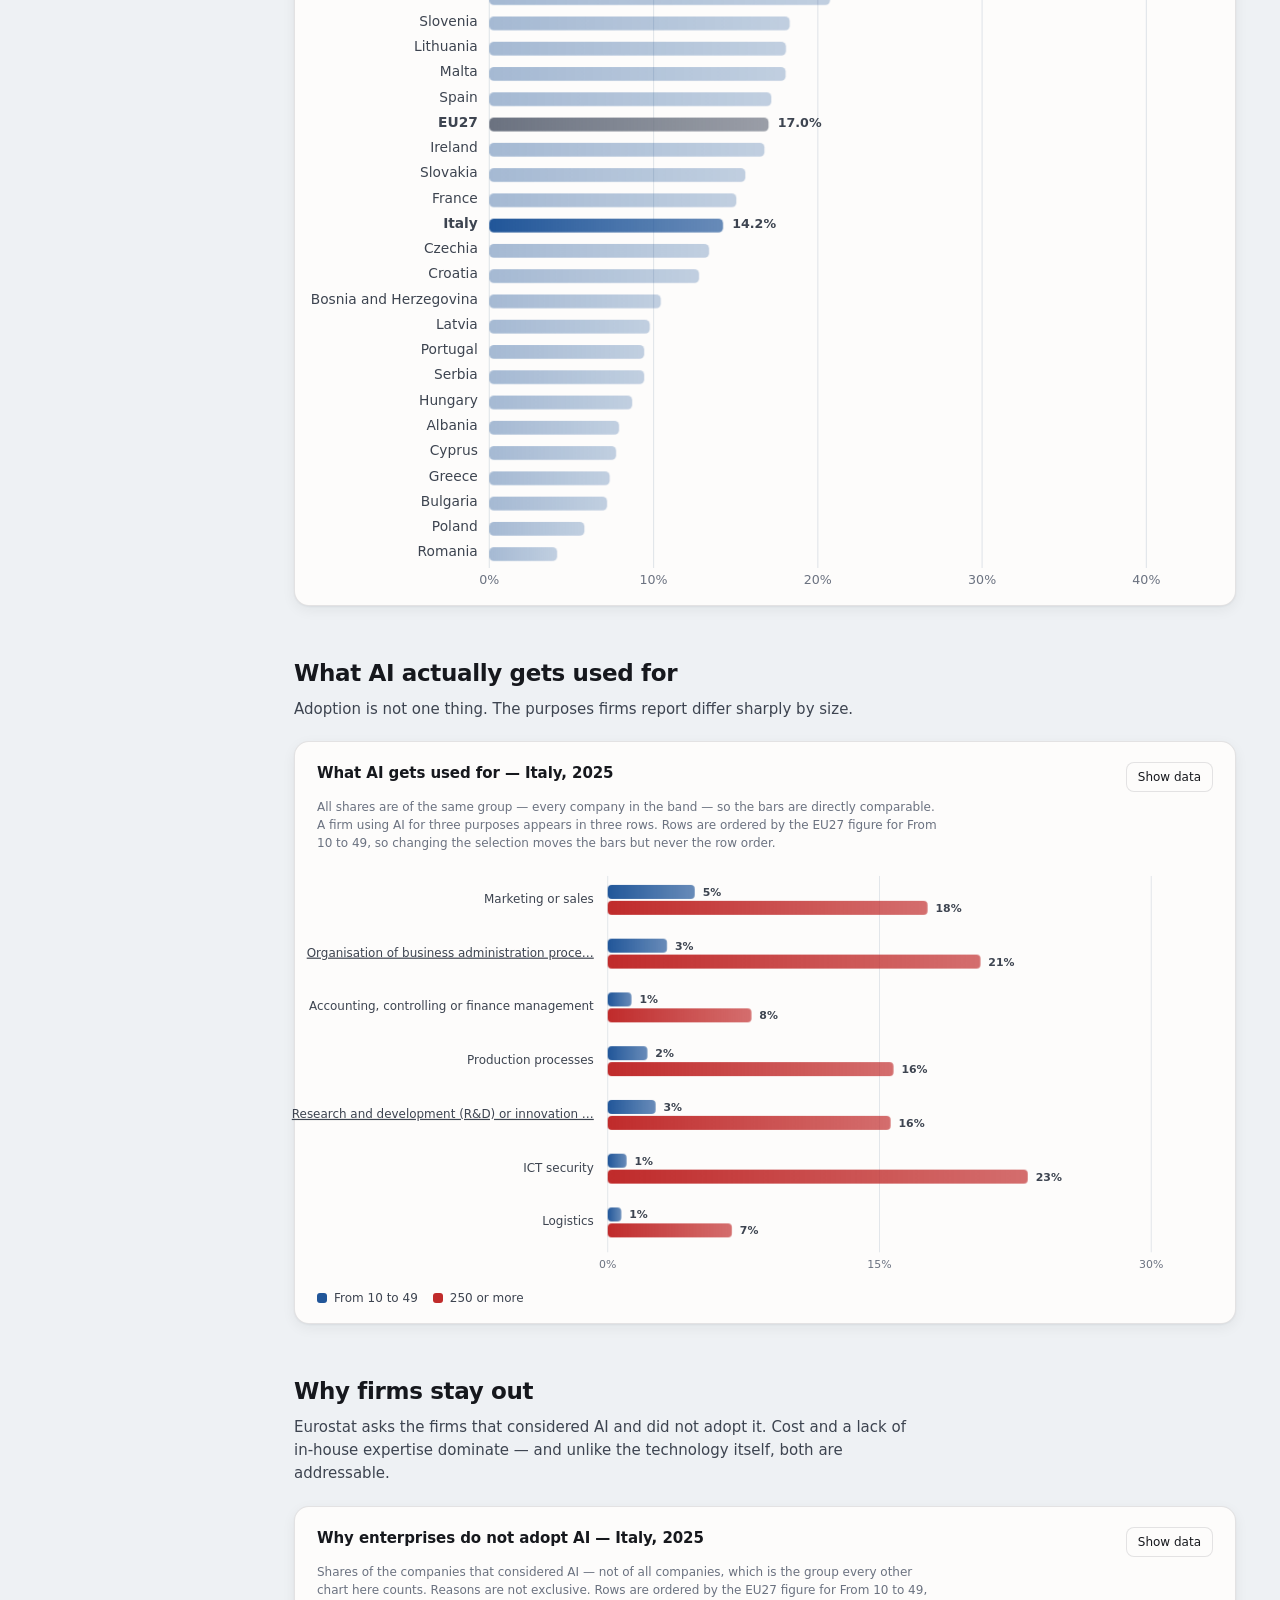
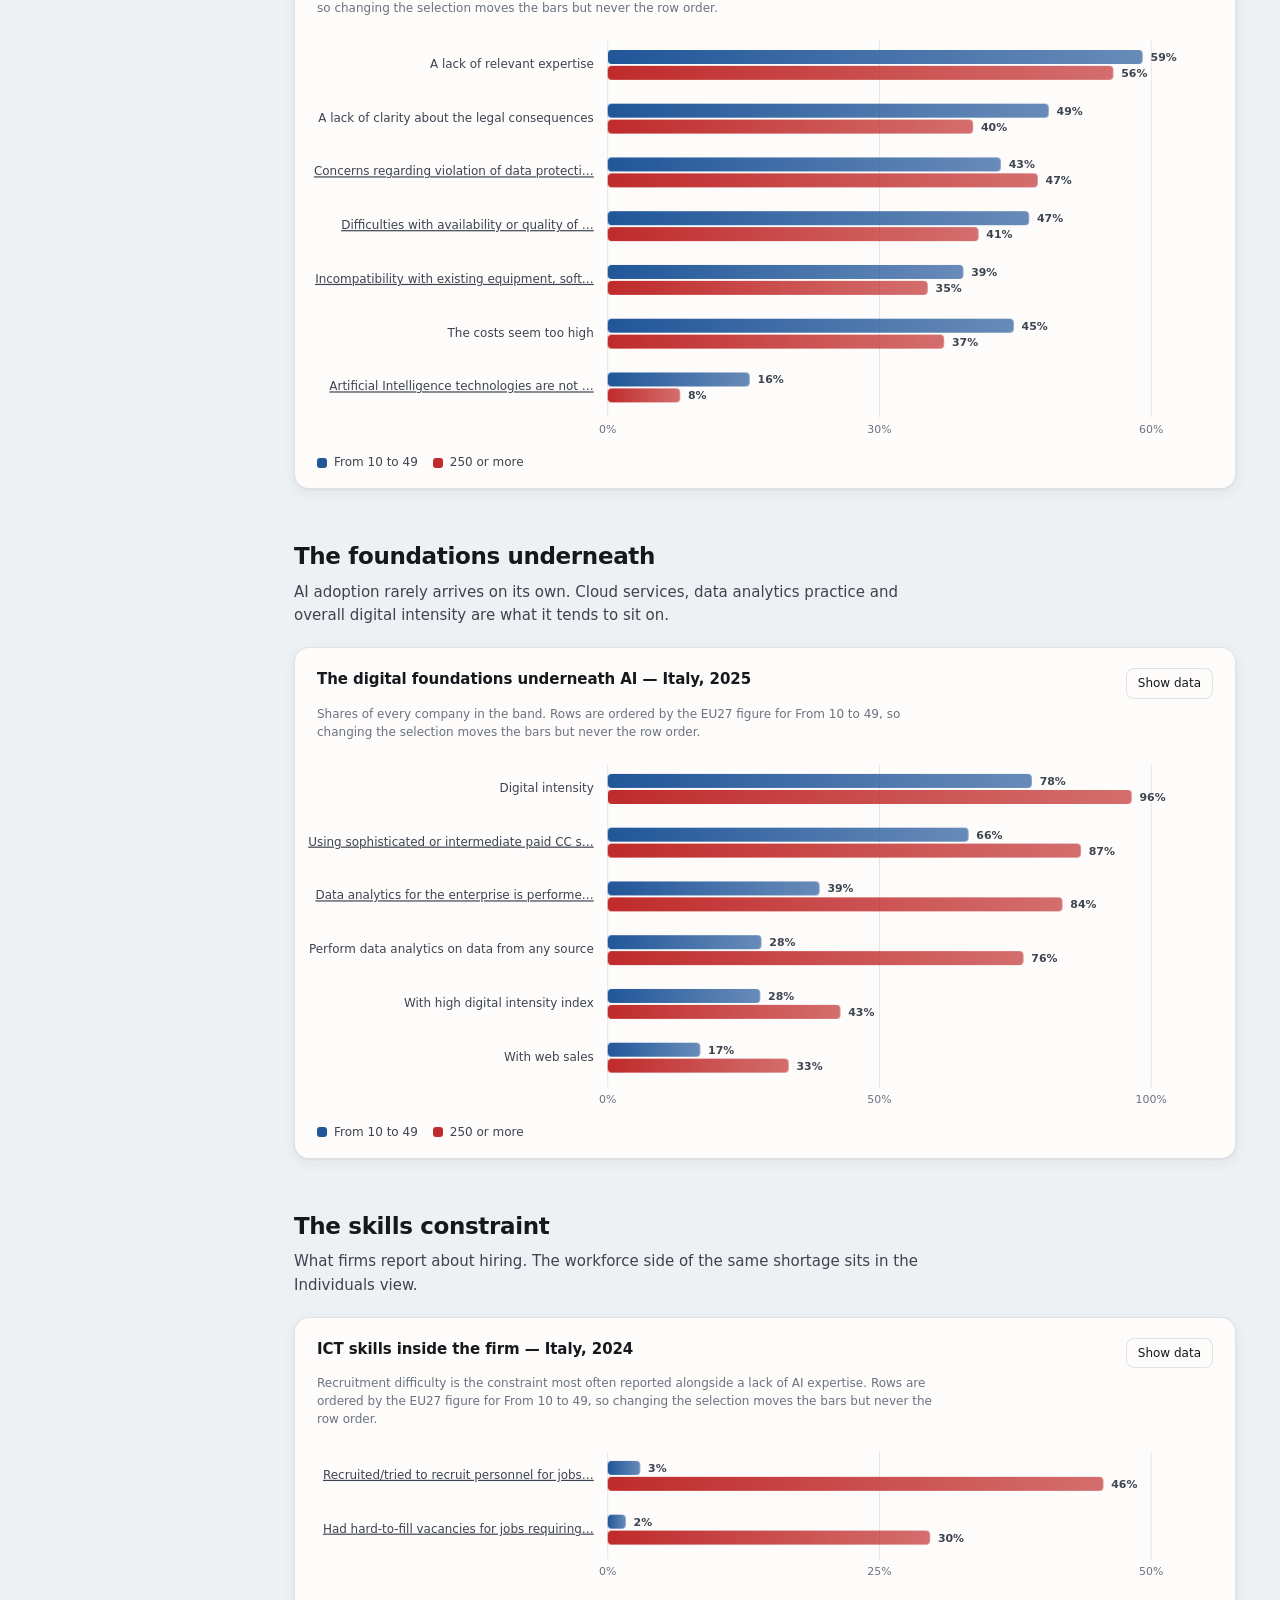
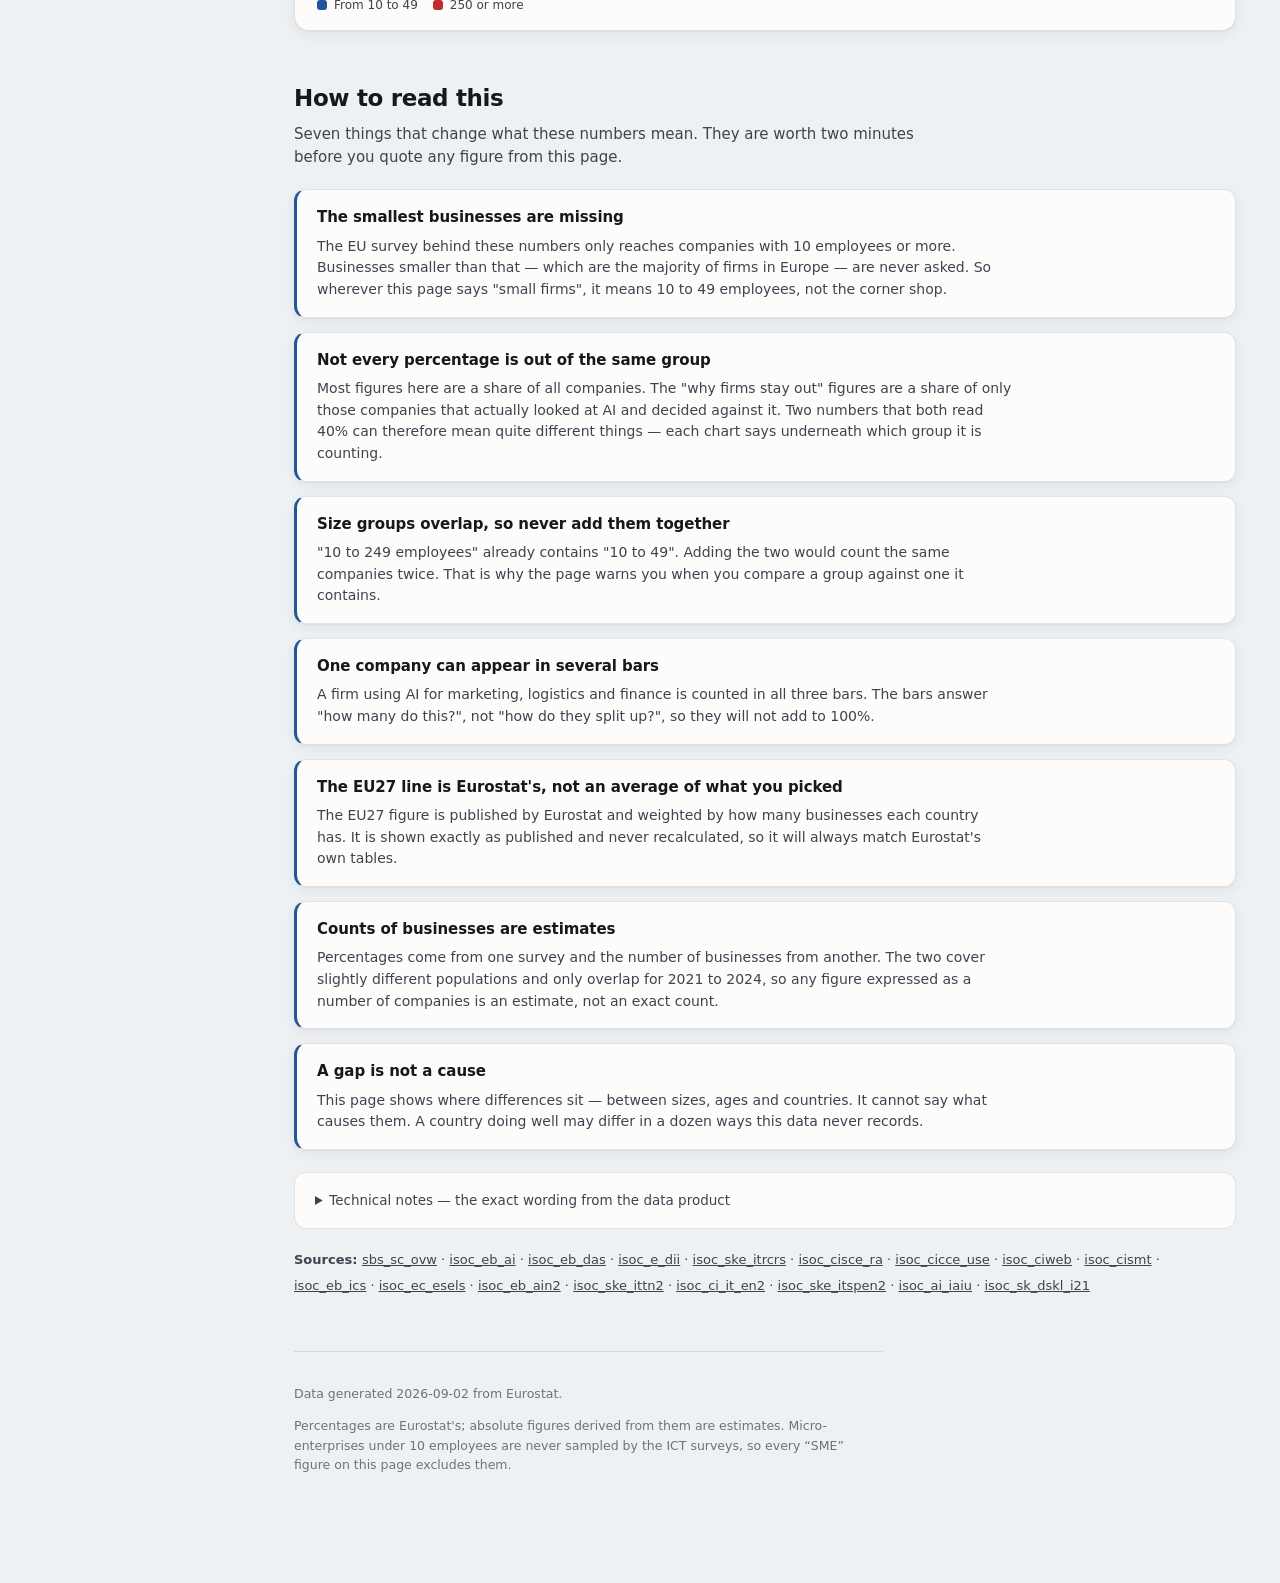
==== commit 18945bac: "Restore multi-country selection as a single weighted average Countries is a multi-select again, but " ====
--- a/docs/index.html
+++ b/docs/index.html
@@ -39,7 +39,7 @@
 
     <div class="toolbar" id="toolbar">
       <div class="field">
-        <label id="lbl-geo" for="dd-geo-button">Country</label>
+        <label id="lbl-geo" for="dd-geo-button">Countries</label>
         <div class="dropdown" id="dd-geo"></div>
       </div>
 
--- a/docs/style.css
+++ b/docs/style.css
@@ -258,6 +258,11 @@
 }
 .dd-option .geo-badge { background: var(--ink-muted); }
 .dd-option[aria-selected="true"] .geo-badge { background: var(--series-1); }
+.dd-badges { display: inline-flex; gap: 3px; flex: none; }
+.dd-foot {
+  border-top: 1px solid var(--border); padding: 8px 12px;
+  font-size: 11px; color: var(--ink-muted);
+}
 
 /* --- Masthead ----------------------------------------------------------- */
 
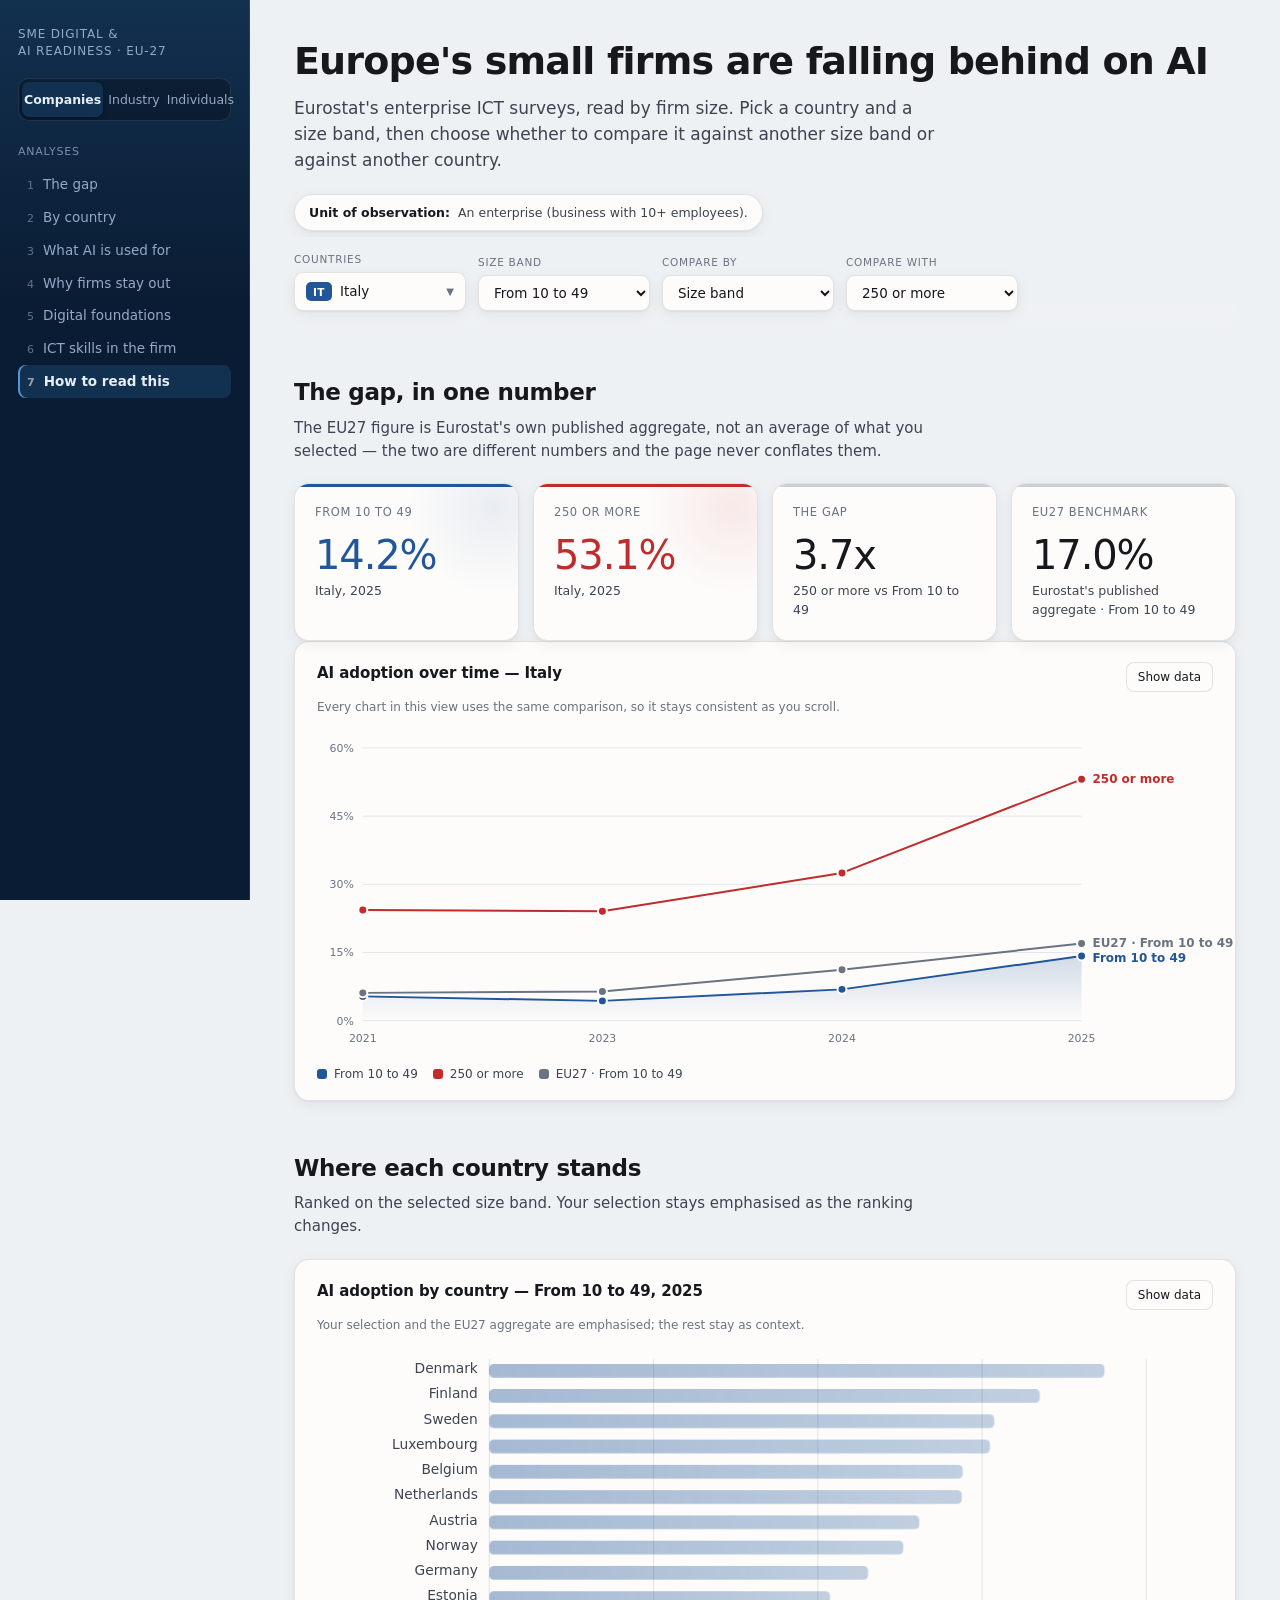
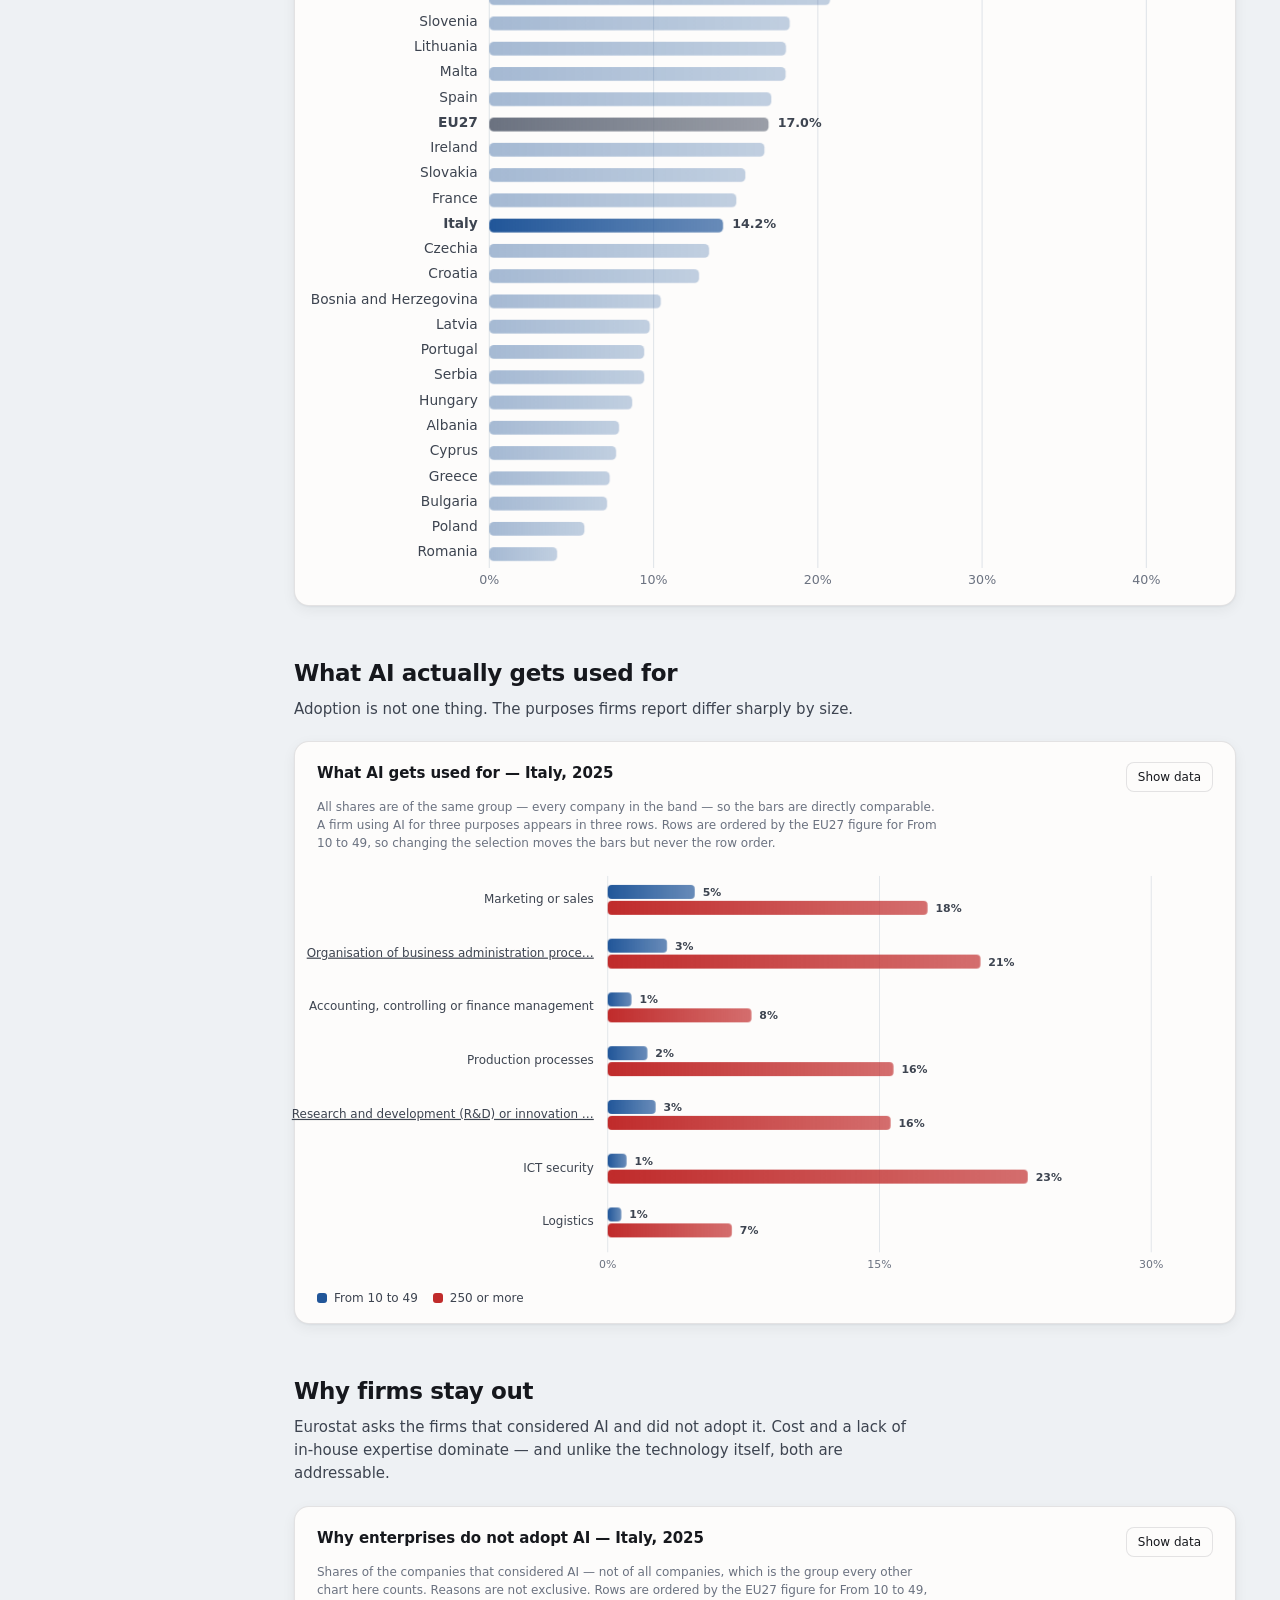
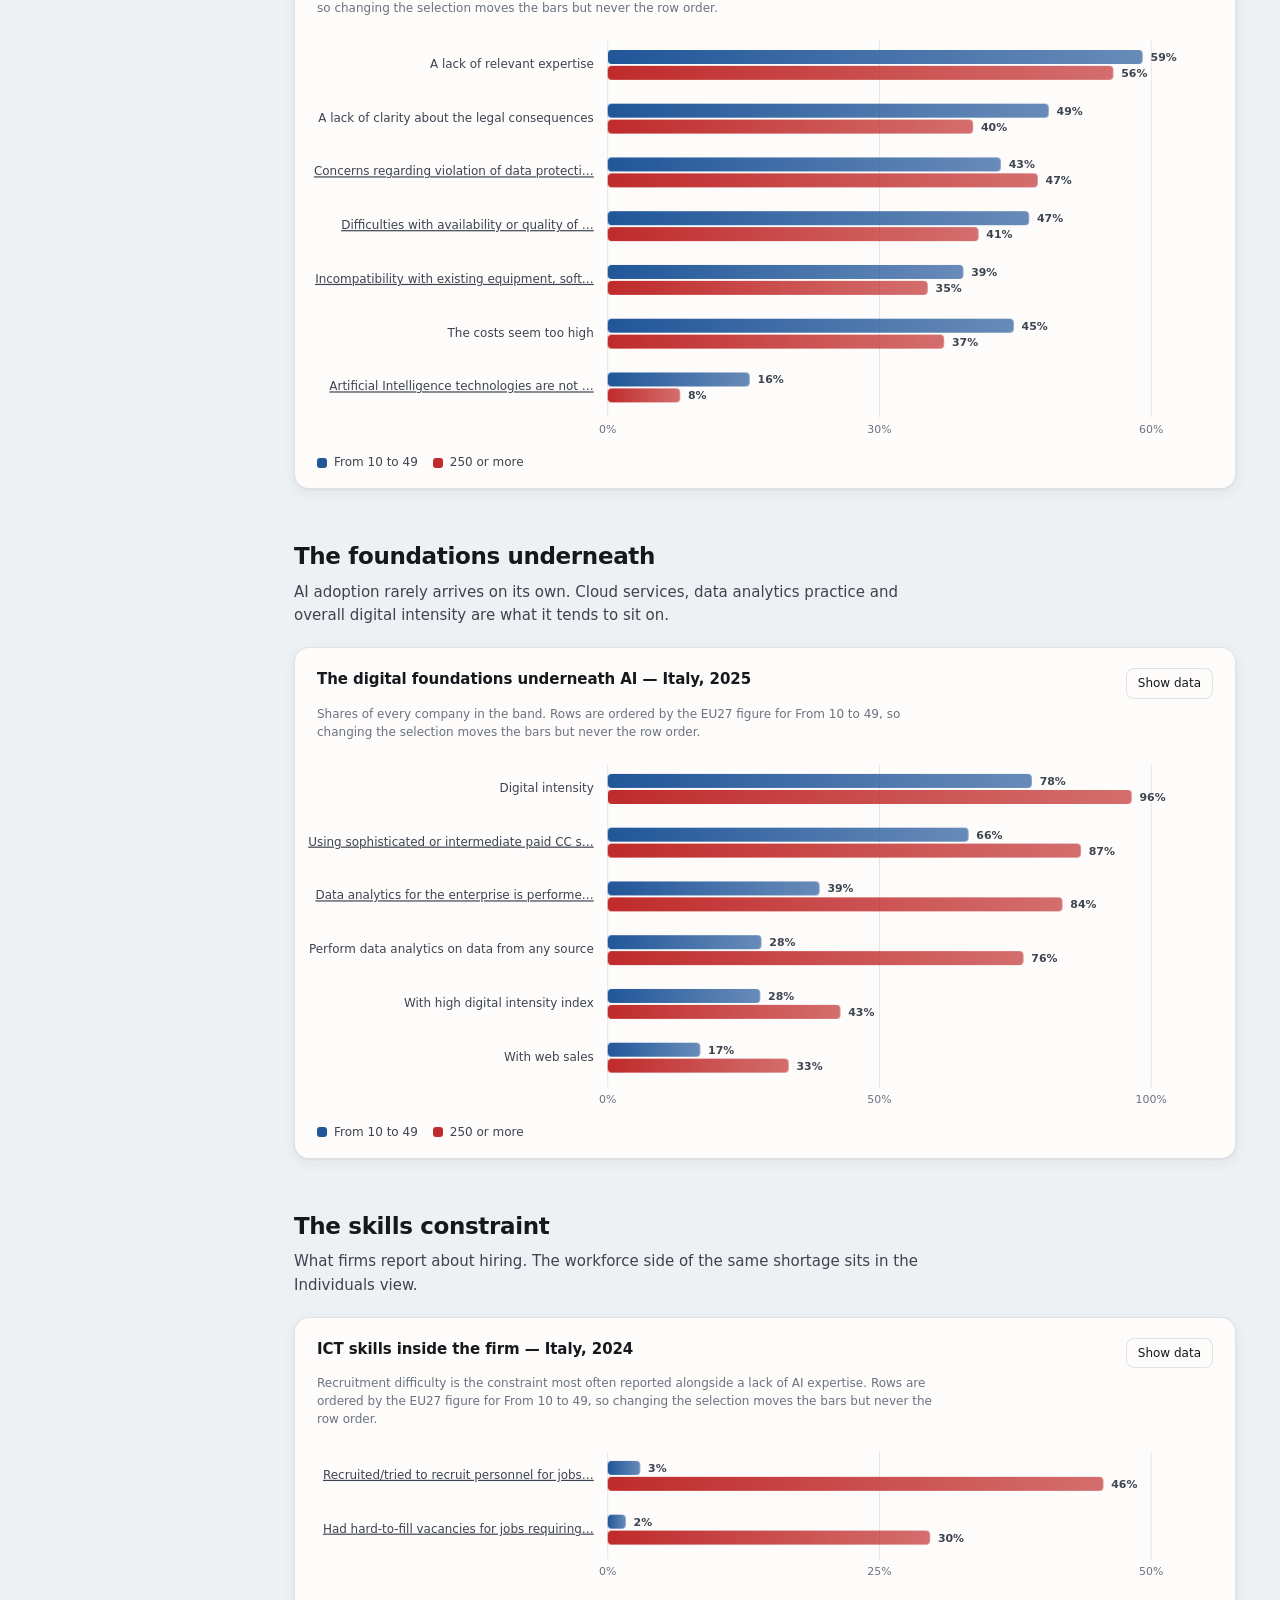
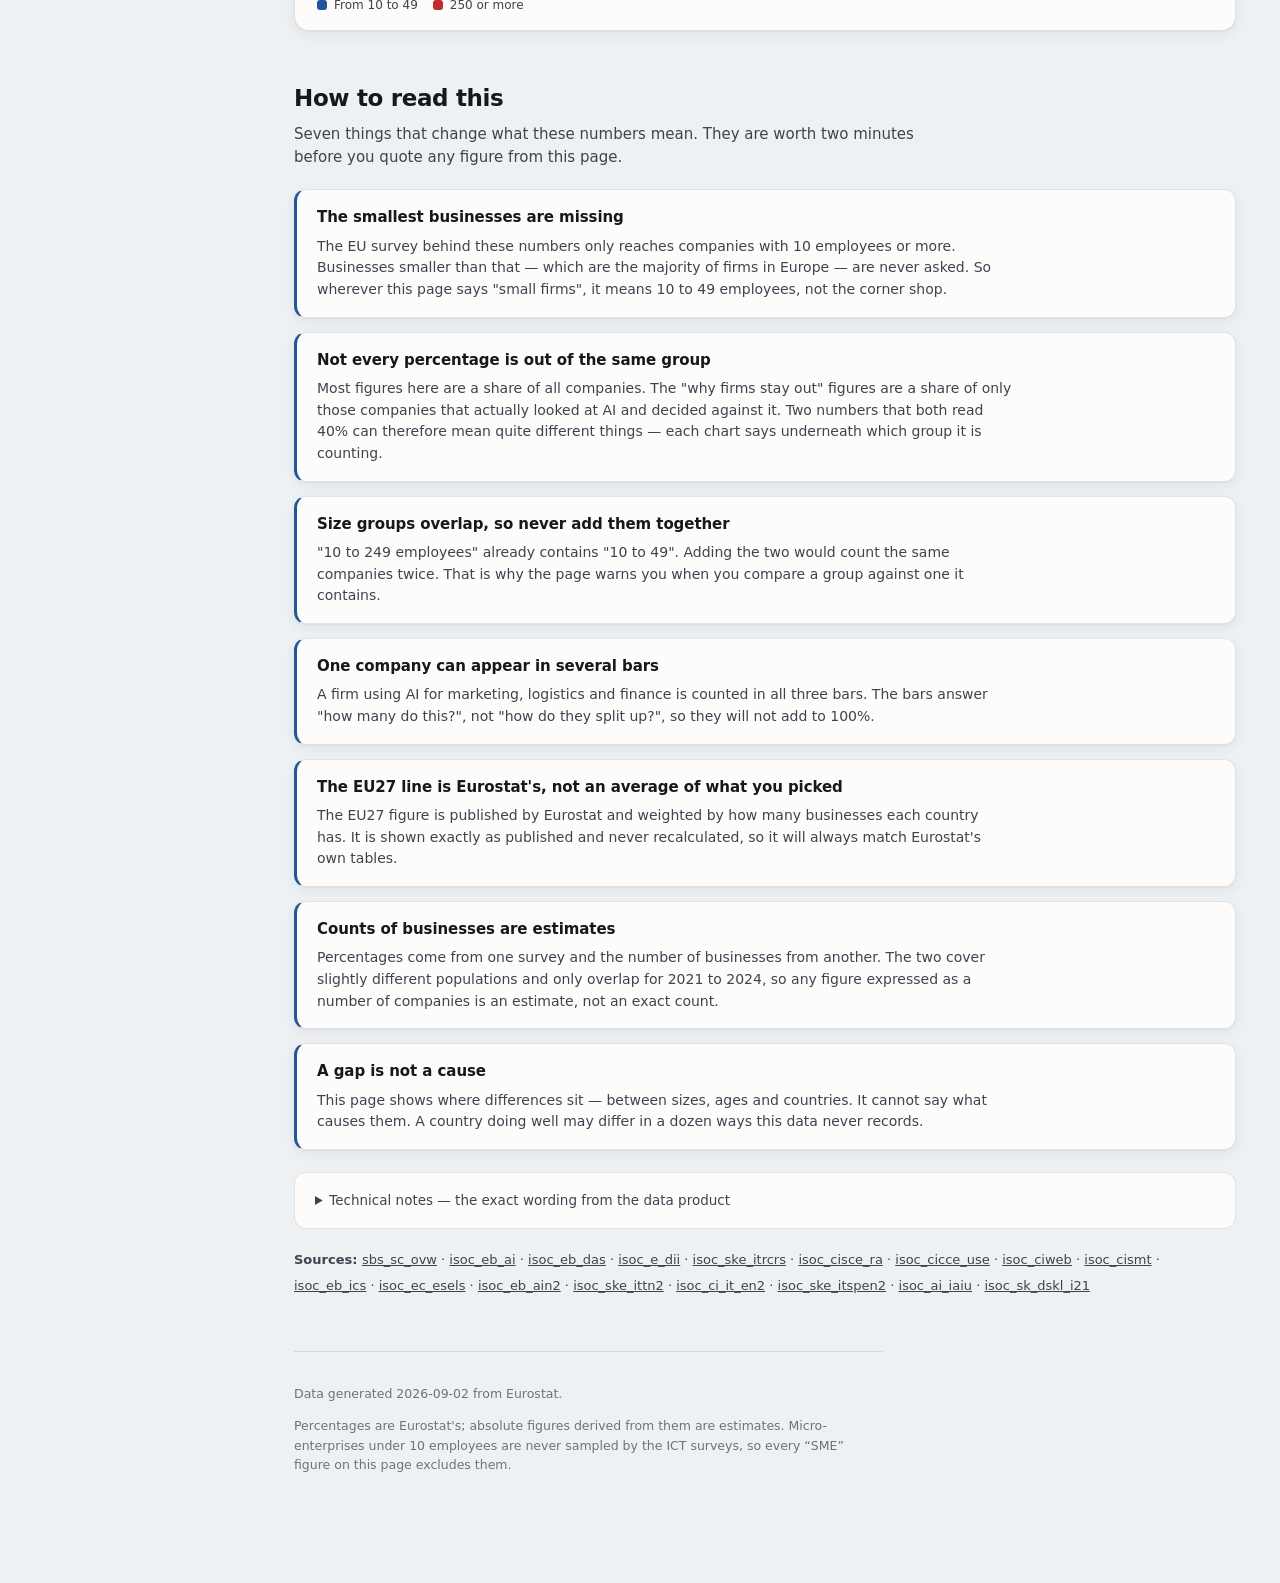
==== commit 269f8a9d: "Add an Industry view as the second tab Eurostat publishes the same enterprise ICT survey broken down" ====
--- a/docs/index.html
+++ b/docs/index.html
@@ -21,6 +21,7 @@
 
     <div class="viewswitch" id="viewswitch" role="tablist" aria-label="Unit of observation">
       <button type="button" role="tab" data-view="firm" aria-selected="true">Companies</button>
+      <button type="button" role="tab" data-view="sector" aria-selected="false">Industry</button>
       <button type="button" role="tab" data-view="individual" aria-selected="false">Individuals</button>
     </div>
 
@@ -59,6 +60,7 @@
       <div class="field">
         <label for="compare-select" id="lbl-compare">Compare with</label>
         <select id="compare-select"></select>
+        <div class="dropdown" id="dd-compare" hidden></div>
       </div>
     </div>
 
--- a/docs/style.css
+++ b/docs/style.css
@@ -153,13 +153,13 @@
 }
 
 .viewswitch {
-  display: grid; grid-template-columns: 1fr 1fr; gap: 3px; padding: 3px;
+  display: grid; grid-template-columns: repeat(3, 1fr); gap: 3px; padding: 3px;
   background: rgba(0, 0, 0, 0.28); border: 1px solid var(--rail-border);
   border-radius: 10px; margin-bottom: 22px;
 }
 .viewswitch button {
-  border: 0; background: none; border-radius: 7px; padding: 8px 4px;
-  font: inherit; font-size: 13px; color: var(--rail-ink-2); cursor: pointer;
+  border: 0; background: none; border-radius: 7px; padding: 8px 2px;
+  font: inherit; font-size: 12.5px; color: var(--rail-ink-2); cursor: pointer;
   transition: background 140ms ease, color 140ms ease;
 }
 .viewswitch button:hover { color: var(--rail-ink); }
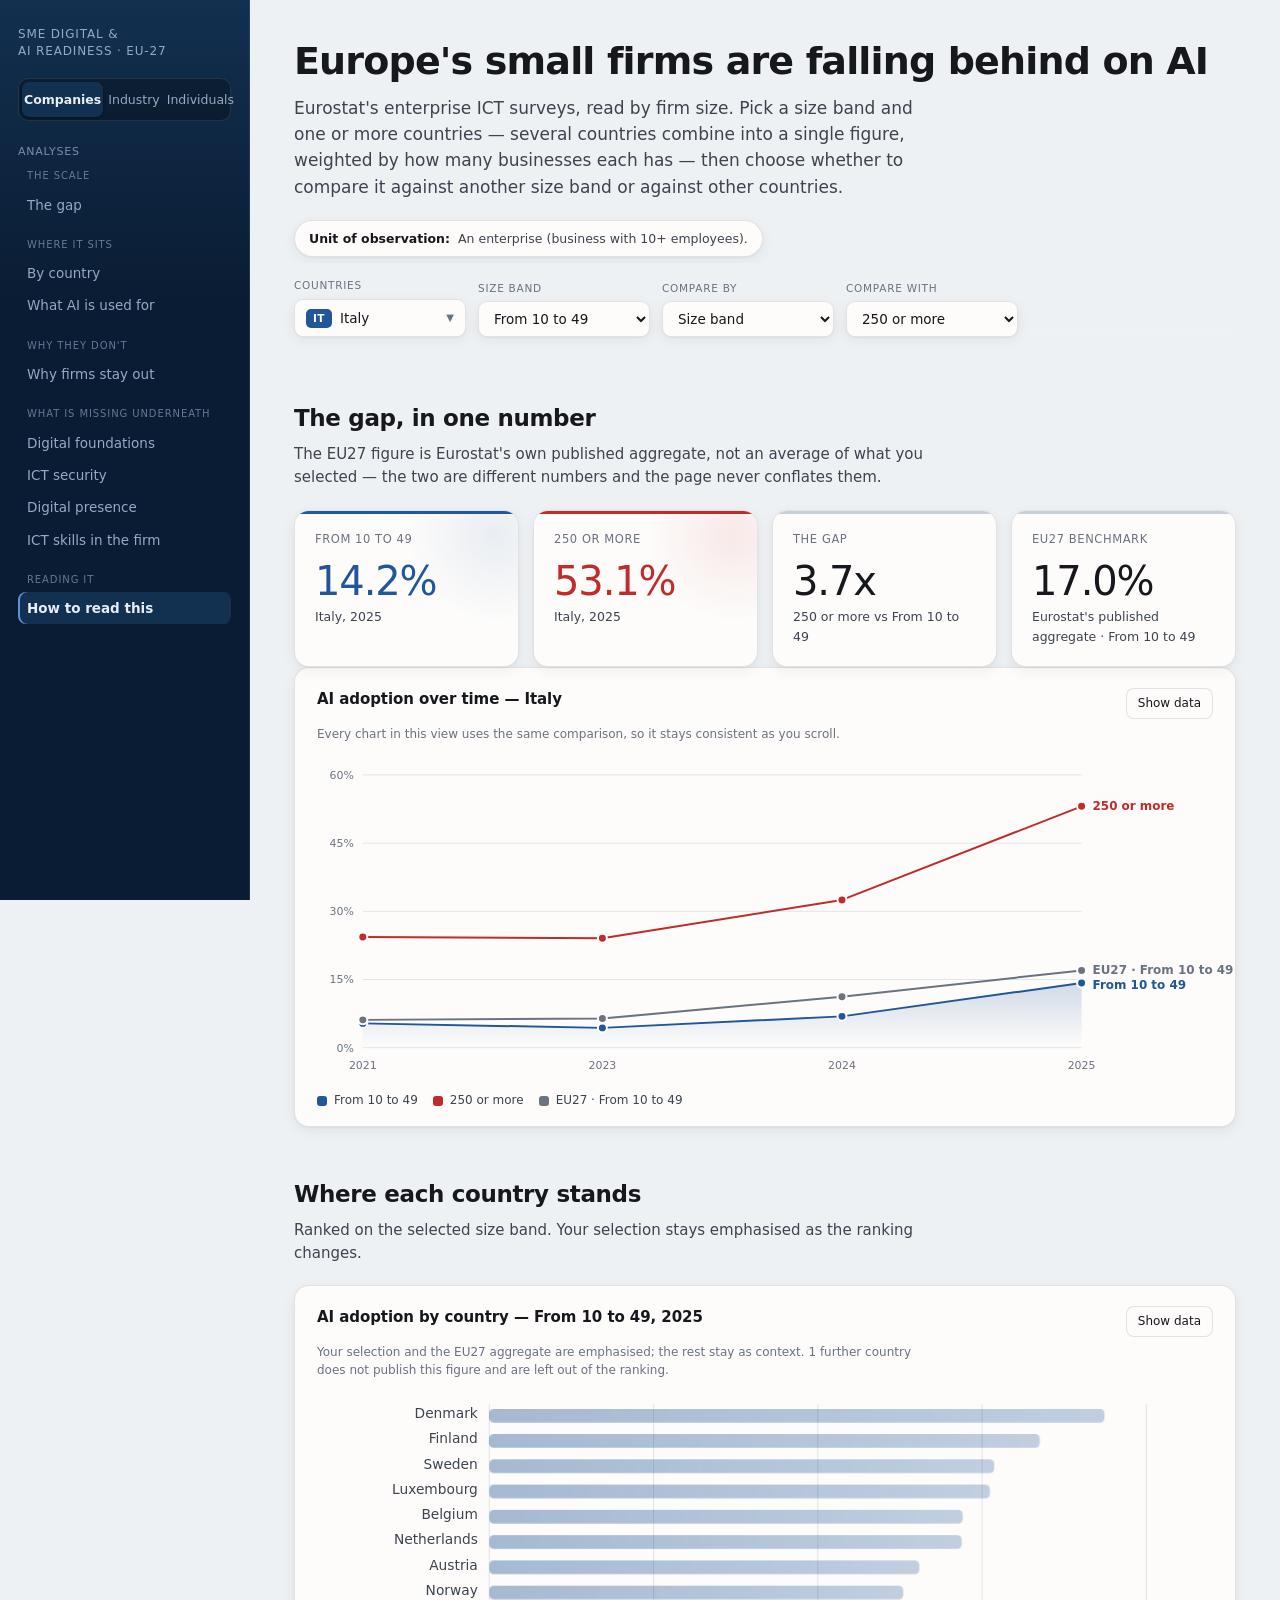
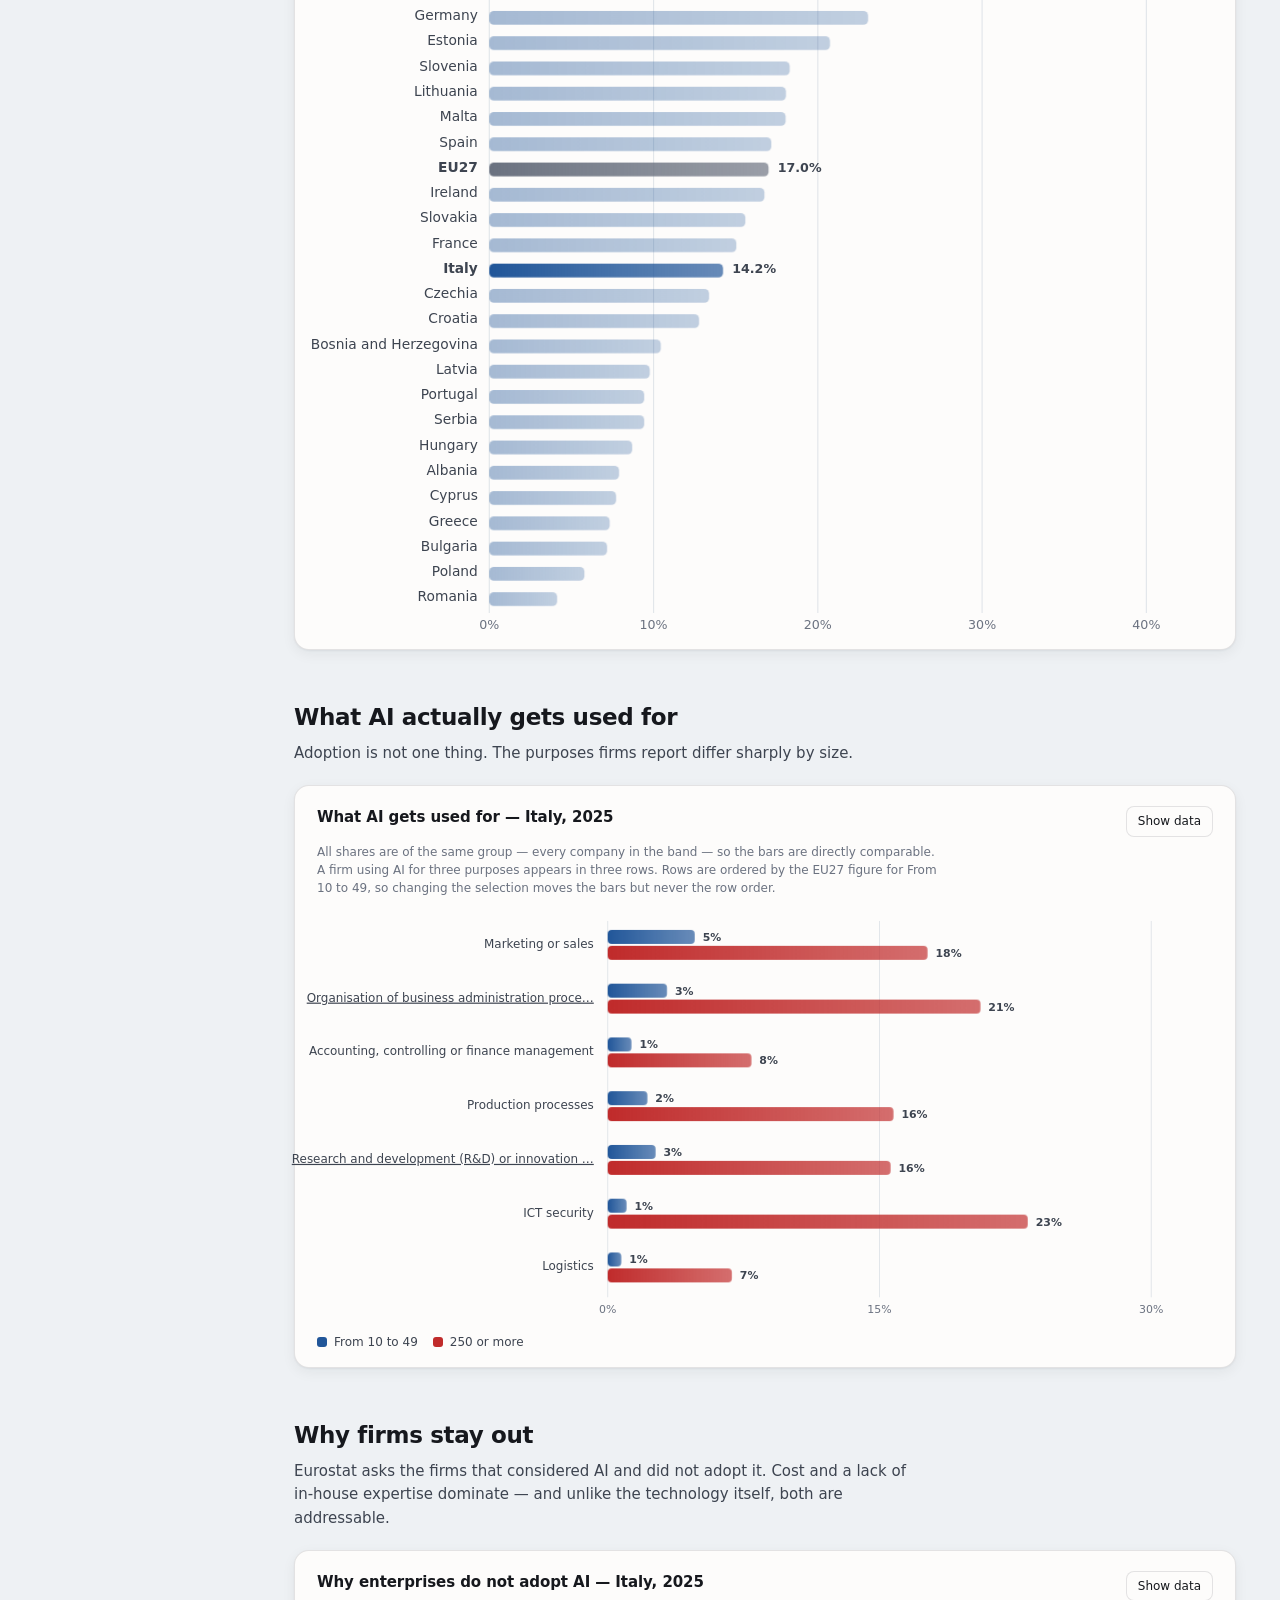
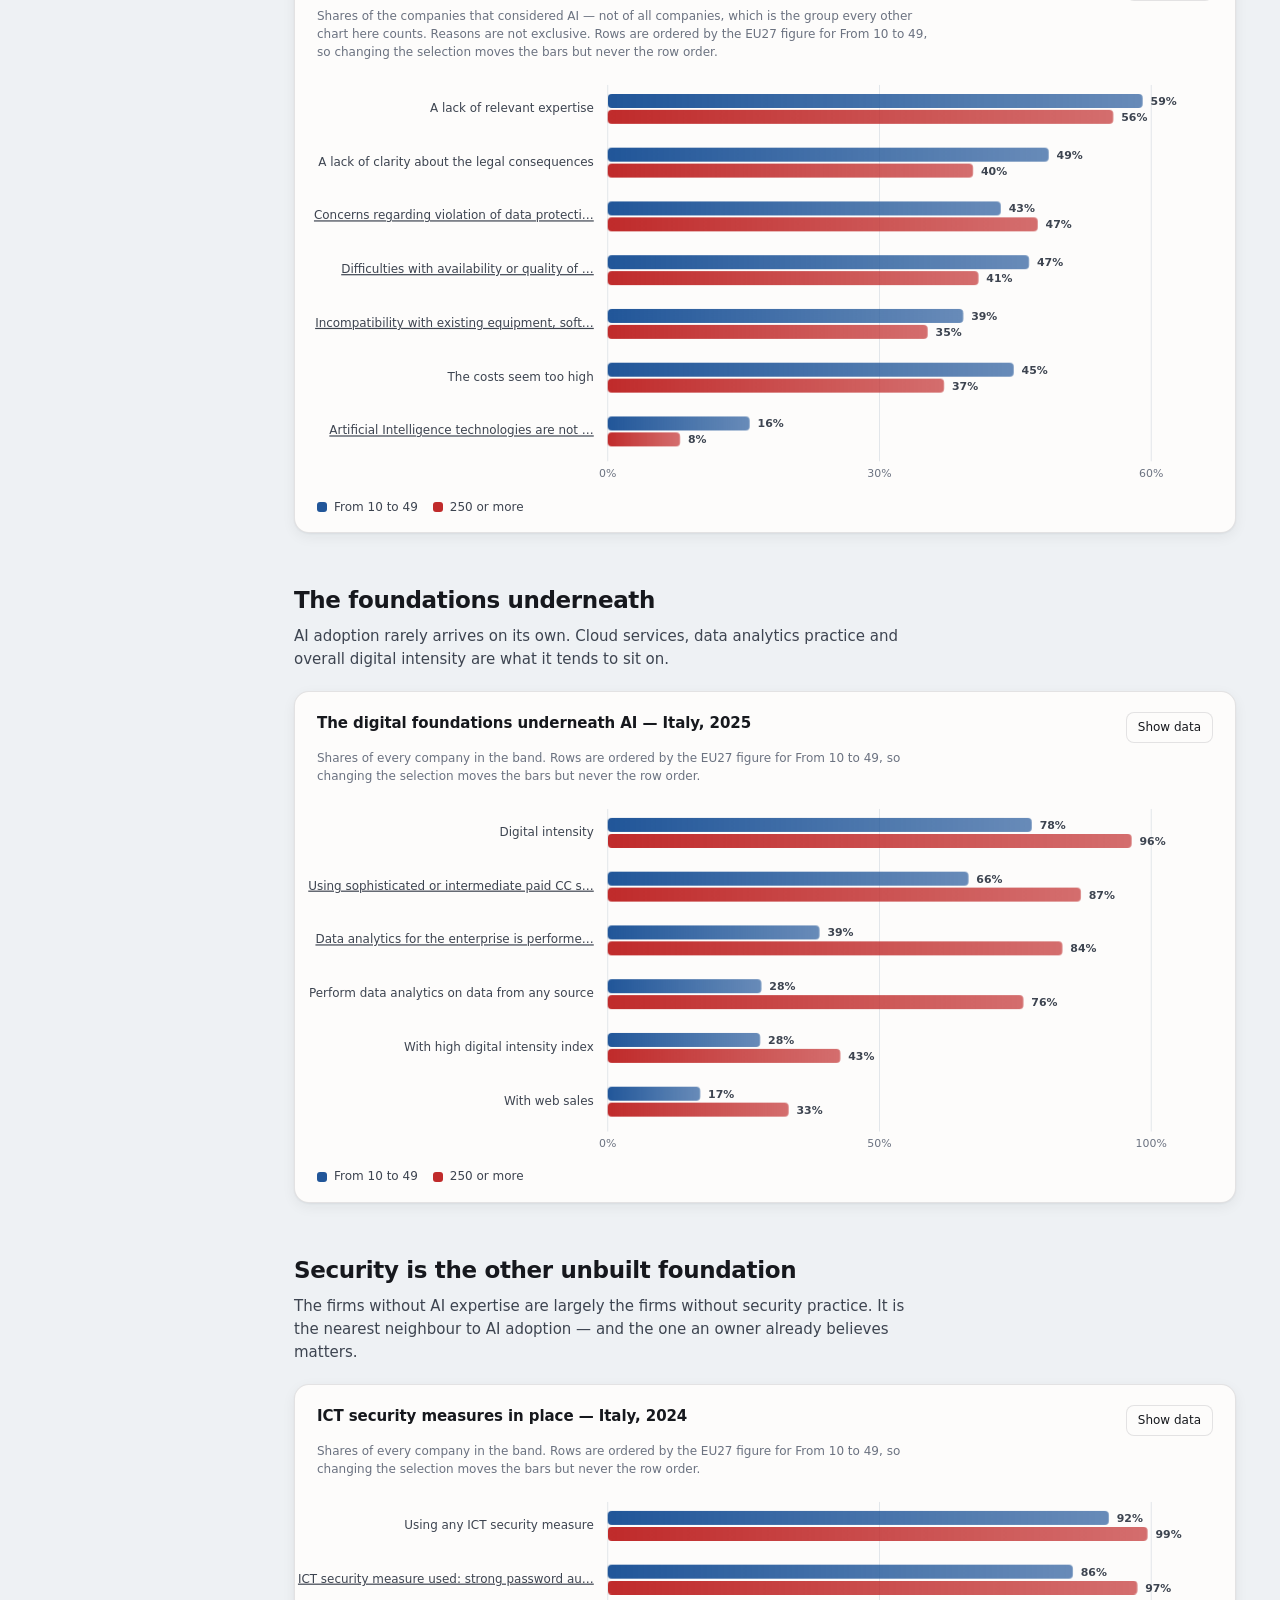
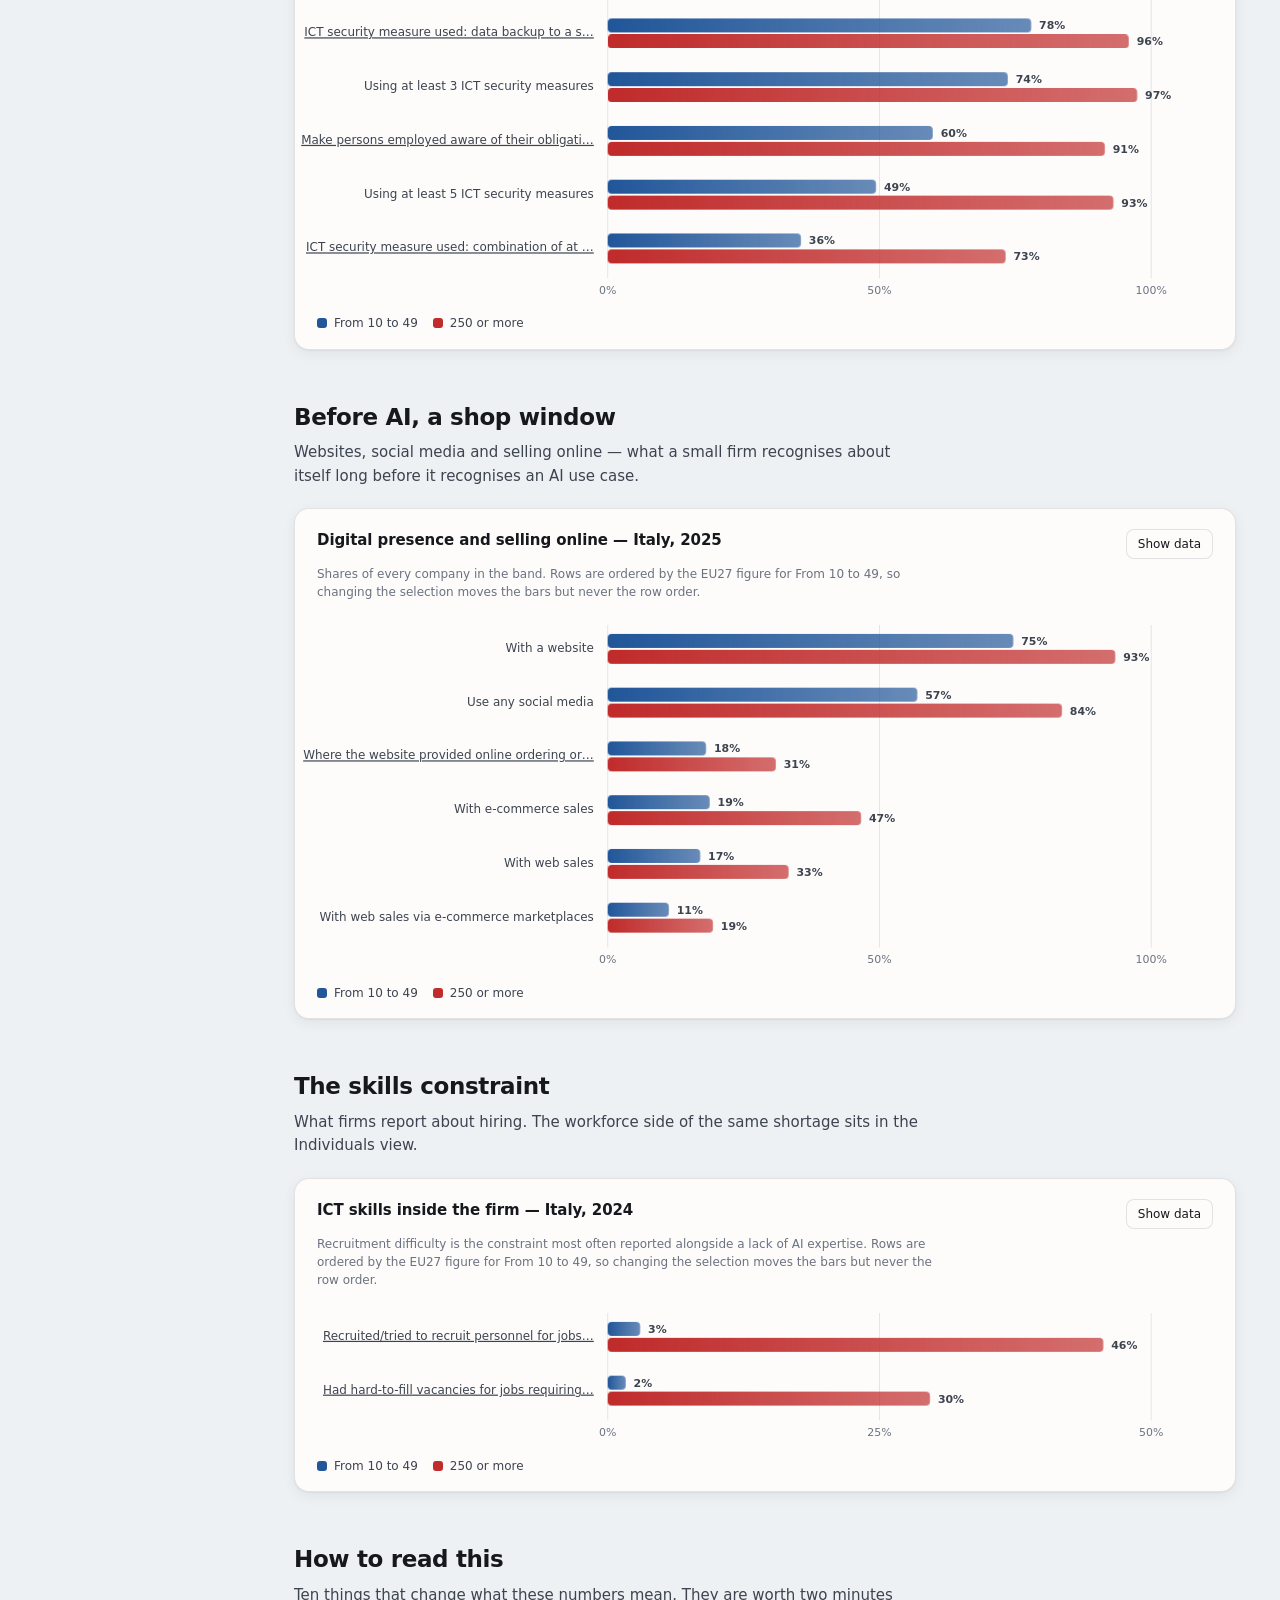
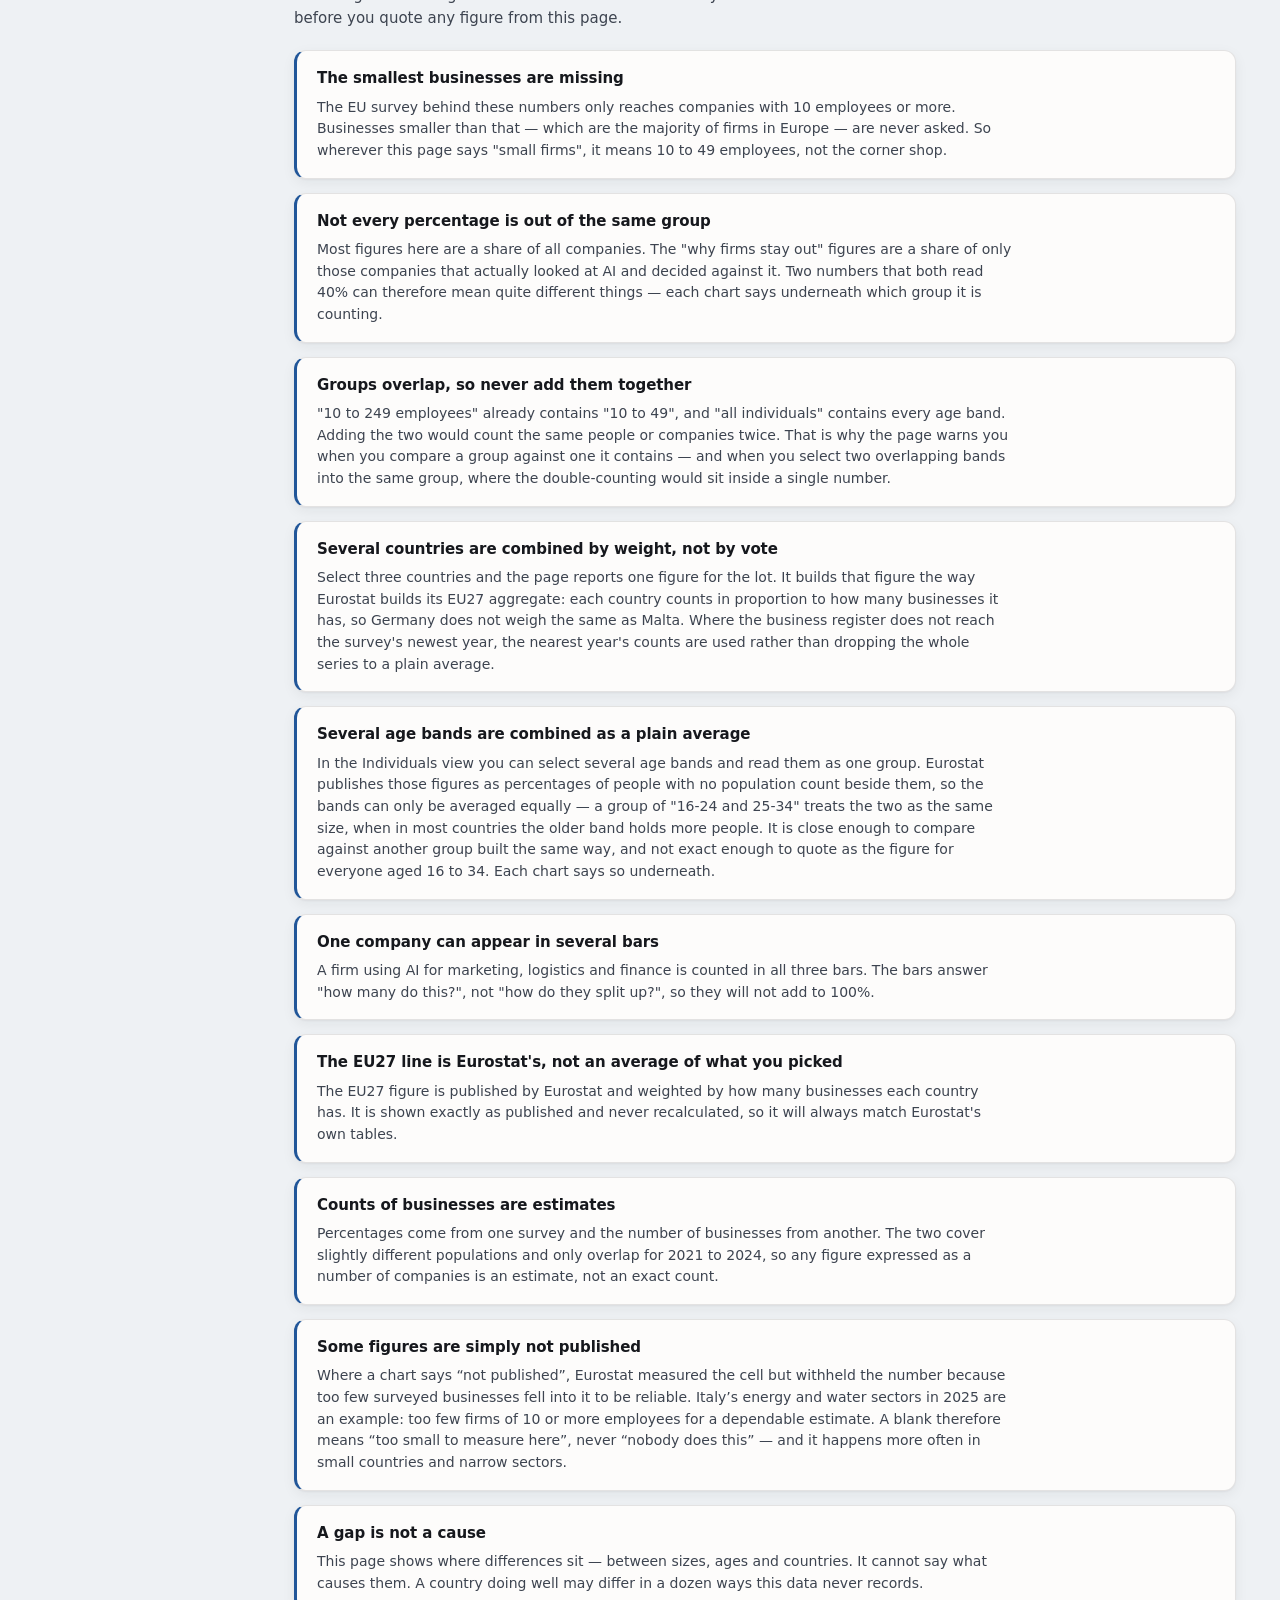
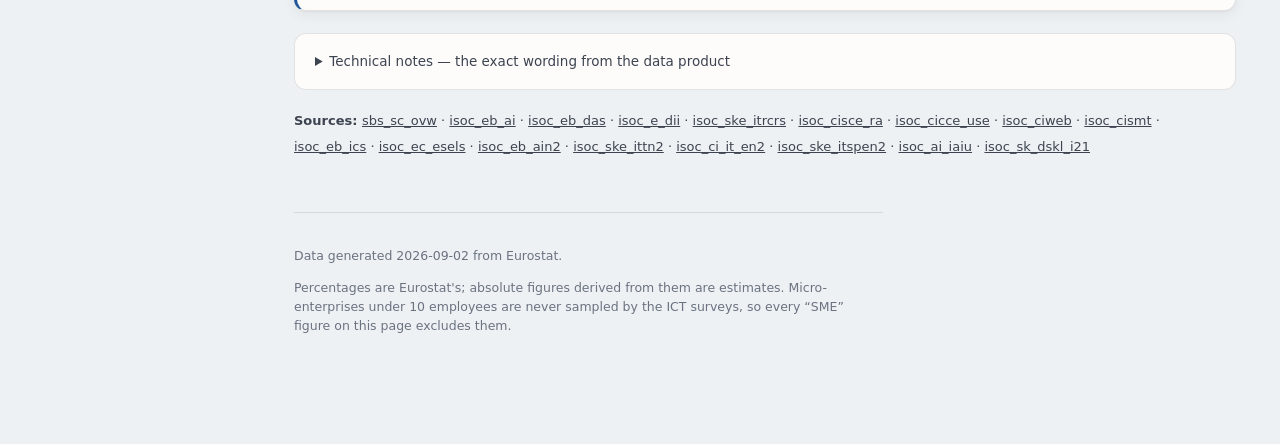
==== commit 1e169d3b: "Group several age bands into one selection, and read on a phone Two changes to the page, no change t" ====
--- a/docs/index.html
+++ b/docs/index.html
@@ -47,6 +47,7 @@
       <div class="field" id="fld-primary">
         <label id="lbl-primary" for="primary-select">Size band</label>
         <select id="primary-select"></select>
+        <div class="dropdown" id="dd-primary" hidden></div>
       </div>
 
       <div class="field">
@@ -60,6 +61,7 @@
       <div class="field">
         <label for="compare-select" id="lbl-compare">Compare with</label>
         <select id="compare-select"></select>
+        <div class="dropdown" id="dd-compare-band" hidden></div>
         <div class="dropdown" id="dd-compare" hidden></div>
       </div>
     </div>
--- a/docs/style.css
+++ b/docs/style.css
@@ -173,16 +173,17 @@
   color: var(--rail-ink-2); margin: 0 0 8px; opacity: 0.8;
 }
 
-nav.analyses ol { list-style: none; margin: 0; padding: 0; counter-reset: a; }
+nav.analyses ol { list-style: none; margin: 0; padding: 0; }
+.nav-part {
+  font-size: 10px; letter-spacing: 0.09em; text-transform: uppercase;
+  color: var(--rail-ink-2); opacity: 0.65; margin: 16px 0 5px; padding: 0 9px;
+}
+.nav-part:first-child { margin-top: 0; }
 nav.analyses a {
   display: flex; gap: 9px; align-items: baseline;
   padding: 7px 9px; border-radius: 8px; text-decoration: none;
   color: var(--rail-ink-2); font-size: 13.5px; line-height: 1.35;
   transition: background 130ms ease, color 130ms ease;
-}
-nav.analyses a::before {
-  counter-increment: a; content: counter(a);
-  font-size: 11px; opacity: 0.6; font-variant-numeric: tabular-nums;
 }
 nav.analyses a:hover { background: rgba(255, 255, 255, 0.06); color: var(--rail-ink); }
 nav.analyses a[aria-current="true"] {
@@ -244,6 +245,9 @@
   font: inherit; font-size: 13.5px; color: var(--ink-2); cursor: pointer; text-align: left;
 }
 .dd-option:hover { background: var(--sunken); color: var(--ink); }
+.dd-all { border-bottom: 1px solid var(--border); border-radius: 8px 8px 0 0; margin-bottom: 4px; }
+.dd-all .geo-badge { background: var(--ink-2); letter-spacing: 0.06em; }
+.dd-all[aria-selected="true"] .geo-badge { background: var(--series-1); }
 .dd-option[aria-selected="true"] { color: var(--ink); font-weight: 600; background: var(--sunken); }
 .dd-check { margin-left: auto; color: var(--series-1); font-weight: 700; }
 
@@ -298,6 +302,11 @@
 .card-head { display: flex; justify-content: space-between; align-items: flex-start; gap: 16px; }
 .card-title { font-size: 15px; font-weight: 600; margin: 0; letter-spacing: -0.005em; }
 .card-note { font-size: 12px; color: var(--ink-muted); margin: 6px 0 16px; max-width: 82ch; line-height: 1.5; }
+.card-empty {
+  margin: 6px 0 10px; padding: 22px; border-radius: 10px;
+  background: var(--sunken); border: 1px dashed var(--axis);
+  color: var(--ink-2); font-size: 13.5px; text-align: center; max-width: 72ch;
+}
 .card-warn {
   margin: 0 0 14px; padding: 9px 12px; border-radius: 9px;
   background: var(--sunken); border: 1px solid var(--border);
@@ -328,6 +337,10 @@
 }
 .tile .k { font-size: 11.5px; letter-spacing: 0.05em; text-transform: uppercase; color: var(--ink-muted); }
 .tile .v { font-size: 40px; line-height: 1.05; margin: 12px 0 5px; letter-spacing: -0.028em; }
+/* "Not published" is a sentence, not a figure - at hero size it wraps and
+   shouts louder than the numbers it sits beside. */
+.tile .v.v-count { font-size: 30px; letter-spacing: -0.02em; }
+.tile .v.v-text { font-size: 21px; line-height: 1.2; letter-spacing: -0.01em; color: var(--ink-2); }
 .tile .sub { font-size: 12.5px; color: var(--ink-2); }
 .tile.accent .v { color: var(--series-1); }
 .tile.compare .v { color: var(--series-2); }
@@ -348,6 +361,15 @@
 }
 .cat-label.clipped:hover { fill: var(--ink); text-decoration-color: var(--ink-muted); }
 .value-label { fill: var(--ink-2); font-size: 11px; font-weight: 600; font-variant-numeric: tabular-nums; }
+
+/* A withheld figure is marked, not hidden: a short rule where the bar would
+   start, and the reason on hover. Muted and italic so it never reads as data. */
+.cat-label.missing { fill: var(--ink-muted); font-style: italic; }
+.value-label.missing {
+  fill: var(--ink-muted); font-weight: 400; font-style: italic;
+  font-size: 10.5px; cursor: help;
+}
+.missing-rule { stroke: var(--axis); stroke-width: 2; stroke-linecap: round; }
 .series-label { font-size: 12px; font-weight: 600; }
 
 /* Bars grow from their baseline on first paint. transform-box makes the SVG
@@ -445,3 +467,91 @@
 details.technical[open] summary { border-bottom: 1px solid var(--grid); margin-bottom: 6px; }
 details.technical .caveats li { font-size: 13px; }
 details.technical .caveats li:last-child { border-bottom: 0; }
+
+/* --- Phones -------------------------------------------------------------
+   The 940px rule above already stacks the rail on top of the content, which is
+   enough for a tablet. A phone needs more than a stack: the rail's nine-item
+   nav, the four-control toolbar and the charts each assume a width that is not
+   there. Nothing here hides data - the nav scrolls sideways, the toolbar goes
+   two-up, the charts redraw at their real width (see geometry() in app.js), and
+   every figure stays reachable through the same table view.               */
+
+@media (max-width: 700px) {
+  main { padding: 0 16px 56px; }
+  .loading { padding: 40px 16px; }
+
+  .sidebar { padding: 16px 14px 14px; }
+  .brand { margin-bottom: 14px; }
+  .side-label { display: none; }
+
+  /* The nav becomes a sideways-scrolling strip of chips. Stacked, its nine
+     entries and four group headings push the first chart most of a screen
+     down; the narrative parts are the first thing to go, since the chips keep
+     their order and the reader can still see where they are. */
+  .nav-part { display: none; }
+  nav.analyses ol {
+    display: flex; gap: 6px; overflow-x: auto;
+    padding-bottom: 4px; margin: 0 -14px; padding-inline: 14px;
+    scrollbar-width: none;
+  }
+  nav.analyses ol::-webkit-scrollbar { display: none; }
+  nav.analyses li { flex: none; }
+  nav.analyses a {
+    white-space: nowrap; padding: 7px 12px;
+    background: rgba(255, 255, 255, 0.06);
+  }
+  nav.analyses a[aria-current="true"] { box-shadow: none; }
+
+  /* Not sticky: two rows of controls would hold a third of the screen for the
+     whole scroll. They sit at the top of the page and stay there. */
+  .toolbar {
+    position: static; display: grid; grid-template-columns: 1fr 1fr;
+    gap: 10px; padding: 12px 0 14px; backdrop-filter: none; background: none;
+  }
+  .field select, .dd-button { min-width: 0; width: 100%; padding: 9px 10px; }
+  .dd-panel { width: min(292px, calc(100vw - 32px)); max-height: 60vh; }
+  /* The right-hand column's panel would hang off the screen edge. */
+  .field:nth-child(even) .dd-panel { left: auto; right: 0; }
+
+  header.masthead { padding: 22px 0 4px; }
+  .standfirst { font-size: 15.5px; }
+  .unit-banner { display: flex; align-items: flex-start; border-radius: 12px; margin-top: 16px; }
+
+  section { margin: 36px 0 0; scroll-margin-top: 12px; }
+  section > h2 { font-size: 20px; }
+
+  .card { padding: 16px 14px 12px; border-radius: 13px; }
+  .card-head { flex-wrap: wrap; gap: 8px; }
+  .card-note, .card-warn { font-size: 11.5px; }
+
+  /* Four tiles two-up rather than one long column of hero numbers. */
+  .tiles { grid-template-columns: repeat(2, minmax(0, 1fr)); gap: 10px; }
+  .tile { padding: 14px; border-radius: 13px; }
+  .tile .k { font-size: 10.5px; }
+  .tile .v { font-size: 29px; margin: 8px 0 4px; }
+  .tile .v.v-count { font-size: 21px; }
+  .tile .v.v-text { font-size: 15px; }
+  .tile .sub { font-size: 11.5px; }
+
+  .legend { gap: 10px 14px; margin-top: 12px; }
+  .tooltip { max-width: min(300px, calc(100vw - 24px)); }
+  .note { padding: 14px 16px; }
+  .note p { font-size: 13.5px; }
+}
+
+/* A wide table (the relief for every chart) scrolls inside its card rather
+   than stretching the page sideways. */
+.table-scroll { overflow-x: auto; margin-top: 16px; scrollbar-width: thin; }
+.table-scroll table.data { margin-top: 0; }
+
+/* --- Touch ---------------------------------------------------------------
+   Hover states on a touch screen either never fire or fire and stick. The
+   sibling-dimming rule is the one that actually breaks: a tap would leave every
+   other mark at half opacity until the next tap.                          */
+
+@media (hover: none) {
+  .chart svg:hover .mark { opacity: 1; }
+  .chart svg .mark:hover { opacity: 1; }
+  .tile:hover { transform: none; box-shadow: var(--shadow-1); }
+  .card:hover { box-shadow: var(--shadow-1); }
+}
